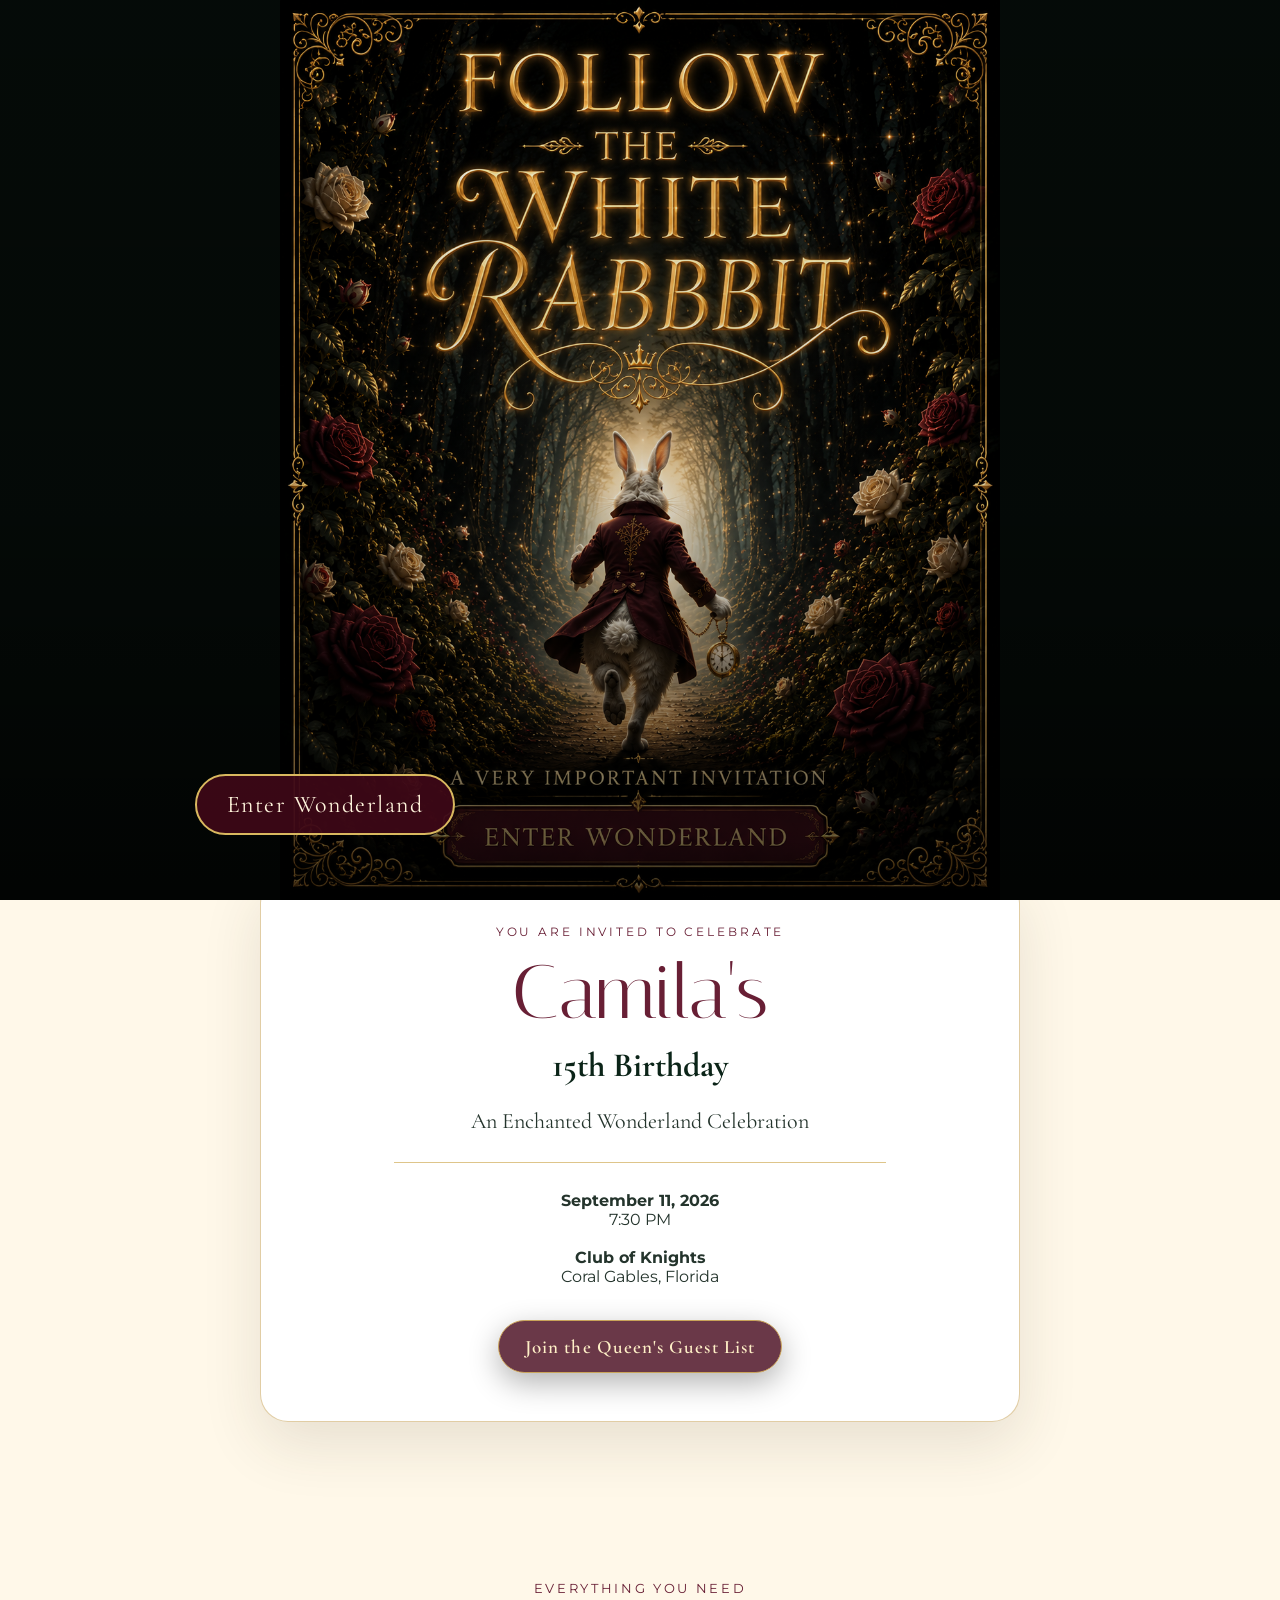
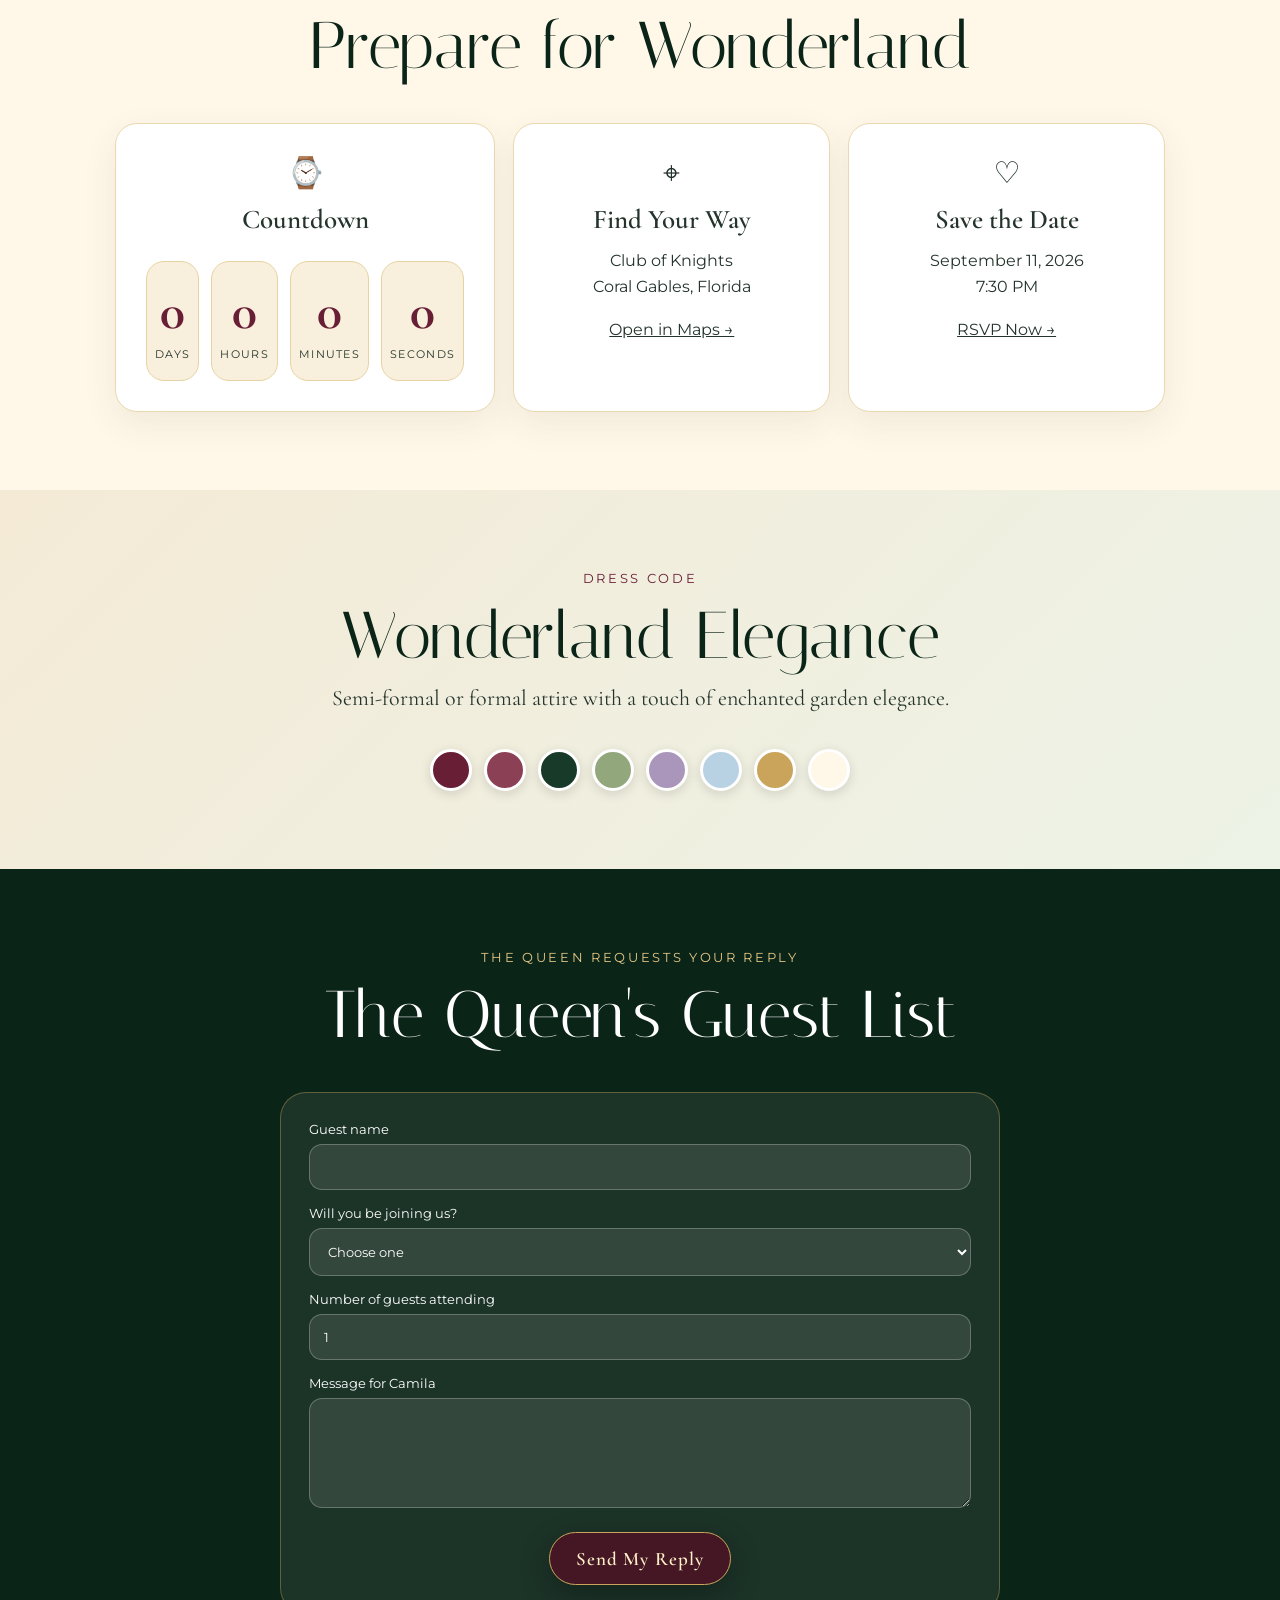
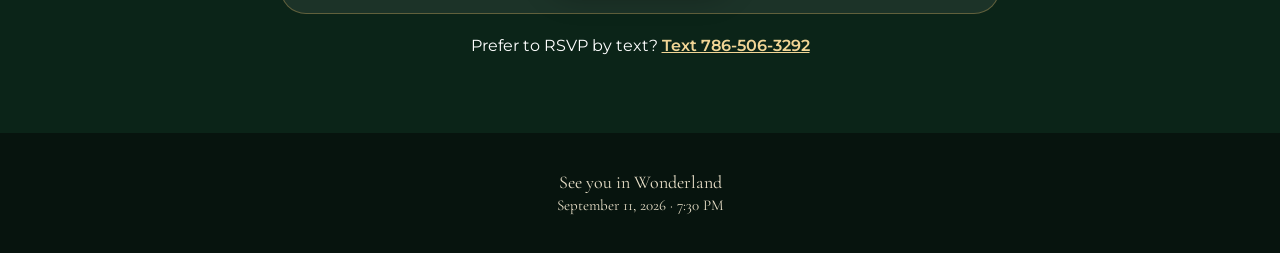
==== index.html @ 156523fd "Update index.html openeing buffer" ====
<!doctype html>
<html lang="en">
<head>
<meta charset="utf-8">
<meta name="viewport" content="width=device-width,initial-scale=1,viewport-fit=cover">
<meta name="theme-color" content="#0b2418">
<title>Camila's Wonderland</title>
<meta name="description" content="Camila's fifteenth birthday celebration — September 11, 2026 at 7:30 PM.">
<link rel="preconnect" href="https://fonts.googleapis.com">
<link rel="preconnect" href="https://fonts.gstatic.com" crossorigin>
<link href="https://fonts.googleapis.com/css2?family=Cormorant+Garamond:wght@500;600;700&family=Italiana&family=Montserrat:wght@400;500;600&display=swap" rel="stylesheet">
<style>
:root{--forest:#0b2418;--forest2:#173a29;--wine:#681f35;--gold:#c9a45a;--ivory:#fff8e9;--ink:#24342c;--sage:#93a77d;--lav:#aa96ba;--blue:#b8d2e4}
*{box-sizing:border-box}html{scroll-behavior:smooth}body{margin:0;background:var(--ivory);color:var(--ink);font-family:Montserrat,system-ui,sans-serif}body.locked{overflow:hidden}
a{color:inherit}.serif{font-family:"Cormorant Garamond",serif}.display{font-family:Italiana,serif}
#intro{position:fixed;inset:0;z-index:9999;background:#050b08;display:grid;place-items:center;overflow:hidden;transition:opacity 1s ease,visibility 1s ease}#intro.hide{opacity:0;visibility:hidden;pointer-events:none}
#intro img{position:absolute;inset:0;width:100%;height:100%;object-fit:cover}#intro:after{content:"";position:absolute;inset:0;background:linear-gradient(180deg,rgba(0,0,0,.08),rgba(0,0,0,.52)),radial-gradient(circle at center,transparent 35%,rgba(0,0,0,.38))}
.intro-copy{position:relative;z-index:2;text-align:center;color:#fff1c7;padding:24px;width:min(92%,650px);align-self:end;margin-bottom:max(7vh,45px);text-shadow:0 3px 18px #000}.intro-copy h1{font:400 clamp(38px,8vw,78px)/1.05 Italiana,serif;margin:0 0 8px}.intro-copy p{font:600 clamp(16px,3.3vw,24px)/1.3 "Cormorant Garamond",serif;letter-spacing:.18em;text-transform:uppercase;margin:0 0 20px}
.btn{display:inline-flex;align-items:center;justify-content:center;border:1px solid var(--gold);border-radius:999px;padding:14px 26px;background:rgba(78,19,37,.84);color:#fff0c7;font:600 19px "Cormorant Garamond",serif;letter-spacing:.06em;text-decoration:none;box-shadow:0 10px 30px rgba(0,0,0,.3);cursor:pointer}.btn:active{transform:scale(.98)}
header{position:sticky;top:0;z-index:20;background:rgba(11,36,24,.94);backdrop-filter:blur(12px);color:white;border-bottom:1px solid rgba(201,164,90,.35)}.nav{max-width:1100px;margin:auto;padding:15px 22px;display:flex;align-items:center;justify-content:space-between}.brand{font:400 24px Italiana,serif}.nav a{text-decoration:none;font-size:13px;margin-left:16px}
.hero{min-height:82vh;display:grid;place-items:center;text-align:center;padding:90px 22px;background:radial-gradient(circle at 50% 15%,rgba(201,164,90,.22),transparent 30%),linear-gradient(145deg,var(--forest),#07140e 65%);color:white;position:relative;overflow:hidden}.hero:before{content:"♠   ♥   ♦   ♣";position:absolute;font-size:clamp(60px,16vw,170px);opacity:.035;letter-spacing:.18em;transform:rotate(-8deg)}.eyebrow{text-transform:uppercase;letter-spacing:.24em;color:#e4cc93;font-size:12px}.hero h2{font:400 clamp(54px,12vw,118px)/.9 Italiana,serif;margin:18px 0}.hero h3{font:600 clamp(25px,5vw,45px) "Cormorant Garamond",serif;color:#ecd89d;margin:0 0 20px}.hero p{max-width:650px;margin:0 auto 28px;font:500 20px/1.6 "Cormorant Garamond",serif}
section{padding:78px 22px}.wrap{max-width:1050px;margin:auto}.section-title{text-align:center;margin-bottom:38px}.section-title small{letter-spacing:.2em;text-transform:uppercase;color:var(--wine)}.section-title h2{font:400 clamp(38px,7vw,66px) Italiana,serif;margin:10px 0;color:var(--forest)}
.invite-card{max-width:760px;margin:auto;background:white;border:1px solid rgba(201,164,90,.55);border-radius:28px;padding:48px 28px;text-align:center;box-shadow:0 22px 60px rgba(60,49,30,.12)}.invite-card h3{font:400 clamp(45px,9vw,76px) Italiana,serif;color:var(--wine);margin:8px 0}.invite-card .fifteen{font:700 34px "Cormorant Garamond",serif;color:var(--forest)}
.grid{display:grid;grid-template-columns:repeat(3,1fr);gap:18px}.card{background:white;border:1px solid #ead9af;border-radius:22px;padding:30px;text-align:center;box-shadow:0 12px 35px rgba(70,50,20,.08)}.card .icon{font-size:30px}.card h3{font:600 27px "Cormorant Garamond",serif;margin:12px 0}.card p{line-height:1.6;margin:0}
.countdown{display:grid;grid-template-columns:repeat(4,1fr);gap:12px;max-width:680px;margin:25px auto 0}.countbox{background:#f8f0dc;border:1px solid #e7d3a1;border-radius:18px;padding:18px 8px}.countbox strong{display:block;font:700 clamp(28px,7vw,52px) "Cormorant Garamond",serif;color:var(--wine)}.countbox span{font-size:11px;letter-spacing:.12em;text-transform:uppercase}
.dress{background:linear-gradient(135deg,#f4ead6,#edf3e7)}.palette{display:flex;justify-content:center;gap:12px;flex-wrap:wrap;margin-top:25px}.swatch{width:42px;height:42px;border-radius:50%;border:3px solid white;box-shadow:0 3px 12px #0002}
.rsvp{background:var(--forest);color:white}.rsvp .section-title h2{color:white}.rsvp .section-title small{color:#e6c987}.form{max-width:720px;margin:auto;display:grid;gap:15px;background:rgba(255,255,255,.07);border:1px solid rgba(201,164,90,.4);border-radius:26px;padding:28px}.form label{font-size:13px}.form input,.form select,.form textarea{width:100%;margin-top:7px;border:1px solid rgba(255,255,255,.25);border-radius:13px;padding:14px;background:rgba(255,255,255,.1);color:white;font:inherit}.form select option{color:#111}.form textarea{min-height:110px}.form button{justify-self:center;margin-top:6px}.text-rsvp{text-align:center;margin-top:22px}.text-rsvp a{color:#f1d595;font-weight:600}
footer{background:#07140e;color:#e8dfc8;text-align:center;padding:38px 20px;font-family:"Cormorant Garamond",serif;font-size:18px}
@media(max-width:760px){.nav nav{display:none}.grid{grid-template-columns:1fr}.countdown{grid-template-columns:repeat(2,1fr)}section{padding:60px 18px}.invite-card{padding:38px 20px}.intro-copy{margin-bottom:9vh}}
@media(prefers-reduced-motion:reduce){*{scroll-behavior:auto!important;transition:none!important}}
#intro{
    position:fixed;
    inset:0;
    width:100vw;
    height:100svh;
    overflow:hidden;
    background:#050b08;
    z-index:9999;
}

#openingVideo{
    position:absolute;
    inset:0;
    width:100%;
    height:100%;
    object-fit:contain;
    object-position:center;
    background:#050b08;
    z-index:1;
}

#intro::after {
  content: "";
  position: absolute;
  inset: 0;
  z-index: 1;
  pointer-events: none;
  background: linear-gradient(
    to bottom,
    rgba(0, 0, 0, 0.05),
    rgba(0, 0, 0, 0.15) 55%,
    rgba(0, 0, 0, 0.65)
  );
}

.intro-copy {
  position: relative;
  z-index: 2;
}
  .intro-small {
  margin: 0 0 10px;
  color: #fff4dc;
  font-size: clamp(0.75rem, 1.5vw, 1rem);
  letter-spacing: 0.18em;
  text-transform: uppercase;
}

.intro-text {
  margin: 12px 0 24px;
  color: #fff4dc;
  font-family: "Cormorant Garamond", serif;
  font-size: clamp(1rem, 2vw, 1.3rem);
  font-style: italic;
  letter-spacing: 0;
  text-transform: none;
}

@keyframes invitationGlow {
  0%, 100% {
    box-shadow:
      0 0 8px rgba(212, 175, 55, 0.4),
      0 0 18px rgba(212, 175, 55, 0.18);
    transform: scale(1);
  }

  50% {
    box-shadow:
      0 0 18px rgba(255, 220, 130, 0.95),
      0 0 38px rgba(212, 175, 55, 0.55);
    transform: scale(1.03);
  }
}

#enterBtn {
  animation: invitationGlow 2.8s ease-in-out infinite;
}
  .intro-copy {
  position: absolute;
  inset: 0;
  z-index: 3;
  pointer-events: none;
}

#playIntroBtn {
  position: absolute;
  left: 50%;
  top: 50%;
  transform: translate(-50%, -50%);
  display: none;
  pointer-events: auto;
  animation: invitationGlow 2.8s ease-in-out infinite;
}

.skip-intro {
    position: absolute;
    left: 50%;
    bottom: 5%;
    transform: translateX(-50%);
    padding: 14px 30px;
    border: 2px solid #d9b85f;
    border-radius: 999px;
    background: rgba(64, 8, 24, 0.90);
    color: #fff4dc;
    font-family: "Cormorant Garamond", serif;
    font-size: clamp(18px, 2vw, 24px);
    letter-spacing: .06em;
    cursor: pointer;
    pointer-events: auto;
    animation: invitationGlow 2.8s ease-in-out infinite;
}
</style>
</head>
<body class="locked">
<div id="intro" aria-label="Camila's Wonderland opening">
<video
  id="openingVideo"
  autoplay
  muted
  playsinline
  loop
  poster="opening-rabbit.PNG"
  aria-label="Follow the White Rabbit"
>
  <source src="opening-rabbit.mp4" type="video/mp4">
</video>
 <div class="intro-copy">
  <button class="btn" id="playIntroBtn" type="button">
    Play Intro
  </button>

 <button class="skip-intro" id="enterBtn" type="button">
    Enter Wonderland
</button>
</div>
</div>
<header><div class="nav"><div class="brand">Camila's Wonderland</div><nav><a href="#invitation">Invitation</a><a href="#details">Details</a><a href="#dress">Dress Code</a><a href="#rsvp">RSVP</a></nav></div></header>
<main>
<section class="hero"><div><div class="eyebrow">Don't be late for</div><h2>A Very Important Date</h2><h3>Camila's Fifteenth Birthday</h3><p>The White Rabbit has led you here. Step into an enchanted evening where time pauses at half past seven.</p><a class="btn" href="#invitation">Continue the Story</a></div></section>
<section id="invitation"><div class="wrap"><div class="invite-card"><div class="eyebrow" style="color:#681f35">You are invited to celebrate</div><h3>Camila's</h3><div class="fifteen">15th Birthday</div><p class="serif" style="font-size:22px">An Enchanted Wonderland Celebration</p><hr style="border:0;border-top:1px solid #dec58a;margin:28px auto;width:70%"><p><strong>September 11, 2026</strong><br>7:30 PM<br><br><strong>Club of Knights</strong><br>Coral Gables, Florida</p><a class="btn" href="#rsvp" style="margin-top:18px">Join the Queen's Guest List</a></div></div></section>
<section id="details"><div class="wrap"><div class="section-title"><small>Everything you need</small><h2>Prepare for Wonderland</h2></div><div class="grid"><div class="card"><div class="icon">⌚</div><h3>Countdown</h3><div class="countdown"><div class="countbox"><strong id="days">--</strong><span>Days</span></div><div class="countbox"><strong id="hours">--</strong><span>Hours</span></div><div class="countbox"><strong id="minutes">--</strong><span>Minutes</span></div><div class="countbox"><strong id="seconds">--</strong><span>Seconds</span></div></div></div><div class="card"><div class="icon">⌖</div><h3>Find Your Way</h3><p>Club of Knights<br>Coral Gables, Florida</p><p style="margin-top:18px"><a href="https://www.google.com/maps/search/?api=1&query=Club+of+Knights+Coral+Gables+Florida" target="_blank" rel="noopener">Open in Maps →</a></p></div><div class="card"><div class="icon">♡</div><h3>Save the Date</h3><p>September 11, 2026<br>7:30 PM</p><p style="margin-top:18px"><a href="#rsvp">RSVP Now →</a></p></div></div></div></section>
<section id="dress" class="dress"><div class="wrap"><div class="section-title"><small>Dress Code</small><h2>Wonderland Elegance</h2><p class="serif" style="font-size:22px;max-width:720px;margin:auto">Semi-formal or formal attire with a touch of enchanted garden elegance.</p></div><div class="palette" aria-label="Suggested colors"><span class="swatch" style="background:#681f35"></span><span class="swatch" style="background:#8b4055"></span><span class="swatch" style="background:#173a29"></span><span class="swatch" style="background:#93a77d"></span><span class="swatch" style="background:#aa96ba"></span><span class="swatch" style="background:#b8d2e4"></span><span class="swatch" style="background:#c9a45a"></span><span class="swatch" style="background:#fff8e9"></span></div></div></section>
<section id="rsvp" class="rsvp"><div class="wrap"><div class="section-title"><small>The Queen requests your reply</small><h2>The Queen's Guest List</h2></div><form class="form" name="rsvp" method="POST" data-netlify="true" action="thank-you.html"><input type="hidden" name="form-name" value="rsvp"><label>Guest name<input name="guest-name" required></label><label>Will you be joining us?<select name="attendance" required><option value="">Choose one</option><option>Delightfully accepts — I'll be there!</option><option>Regretfully declines — Sending love from afar.</option></select></label><label>Number of guests attending<input name="guest-count" type="number" min="0" max="10" value="1"></label><label>Message for Camila<textarea name="message"></textarea></label><button class="btn" type="submit">Send My Reply</button></form><div class="text-rsvp">Prefer to RSVP by text? <a href="sms:+17865063292">Text 786-506-3292</a></div></div></section>
</main>
<footer>See you in Wonderland<br><small>September 11, 2026 · 7:30 PM</small></footer>
<script>
(function () {
  const intro = document.getElementById("intro");
  const video = document.getElementById("openingVideo");
  const playButton = document.getElementById("playIntroBtn");
  const skipButton = document.getElementById("enterBtn");

  function enterWonderland() {
    intro.classList.add("hide");
    document.body.classList.remove("locked");

    setTimeout(function () {
      video.pause();
      intro.remove();
    }, 1000);

    window.scrollTo(0, 0);
  }

  function startVideo() {
    video.play()
      .then(function () {
        playButton.style.display = "none";
      })
      .catch(function () {
        playButton.style.display = "inline-flex";
      });
  }

  playButton.addEventListener("click", startVideo);
  skipButton.addEventListener("click", enterWonderland);
  video.addEventListener("ended", enterWonderland);

  startVideo();

  const target = new Date("2026-09-11T19:30:00-04:00").getTime();

  function tick() {
    const remaining = Math.max(0, target - Date.now());

    document.getElementById("days").textContent =
      Math.floor(remaining / 86400000);

    document.getElementById("hours").textContent =
      Math.floor((remaining % 86400000) / 3600000);

    document.getElementById("minutes").textContent =
      Math.floor((remaining % 3600000) / 60000);

    document.getElementById("seconds").textContent =
      Math.floor((remaining % 60000) / 1000);
  }

  tick();
  setInterval(tick, 1000);
})();
</script>
</body>
</html>
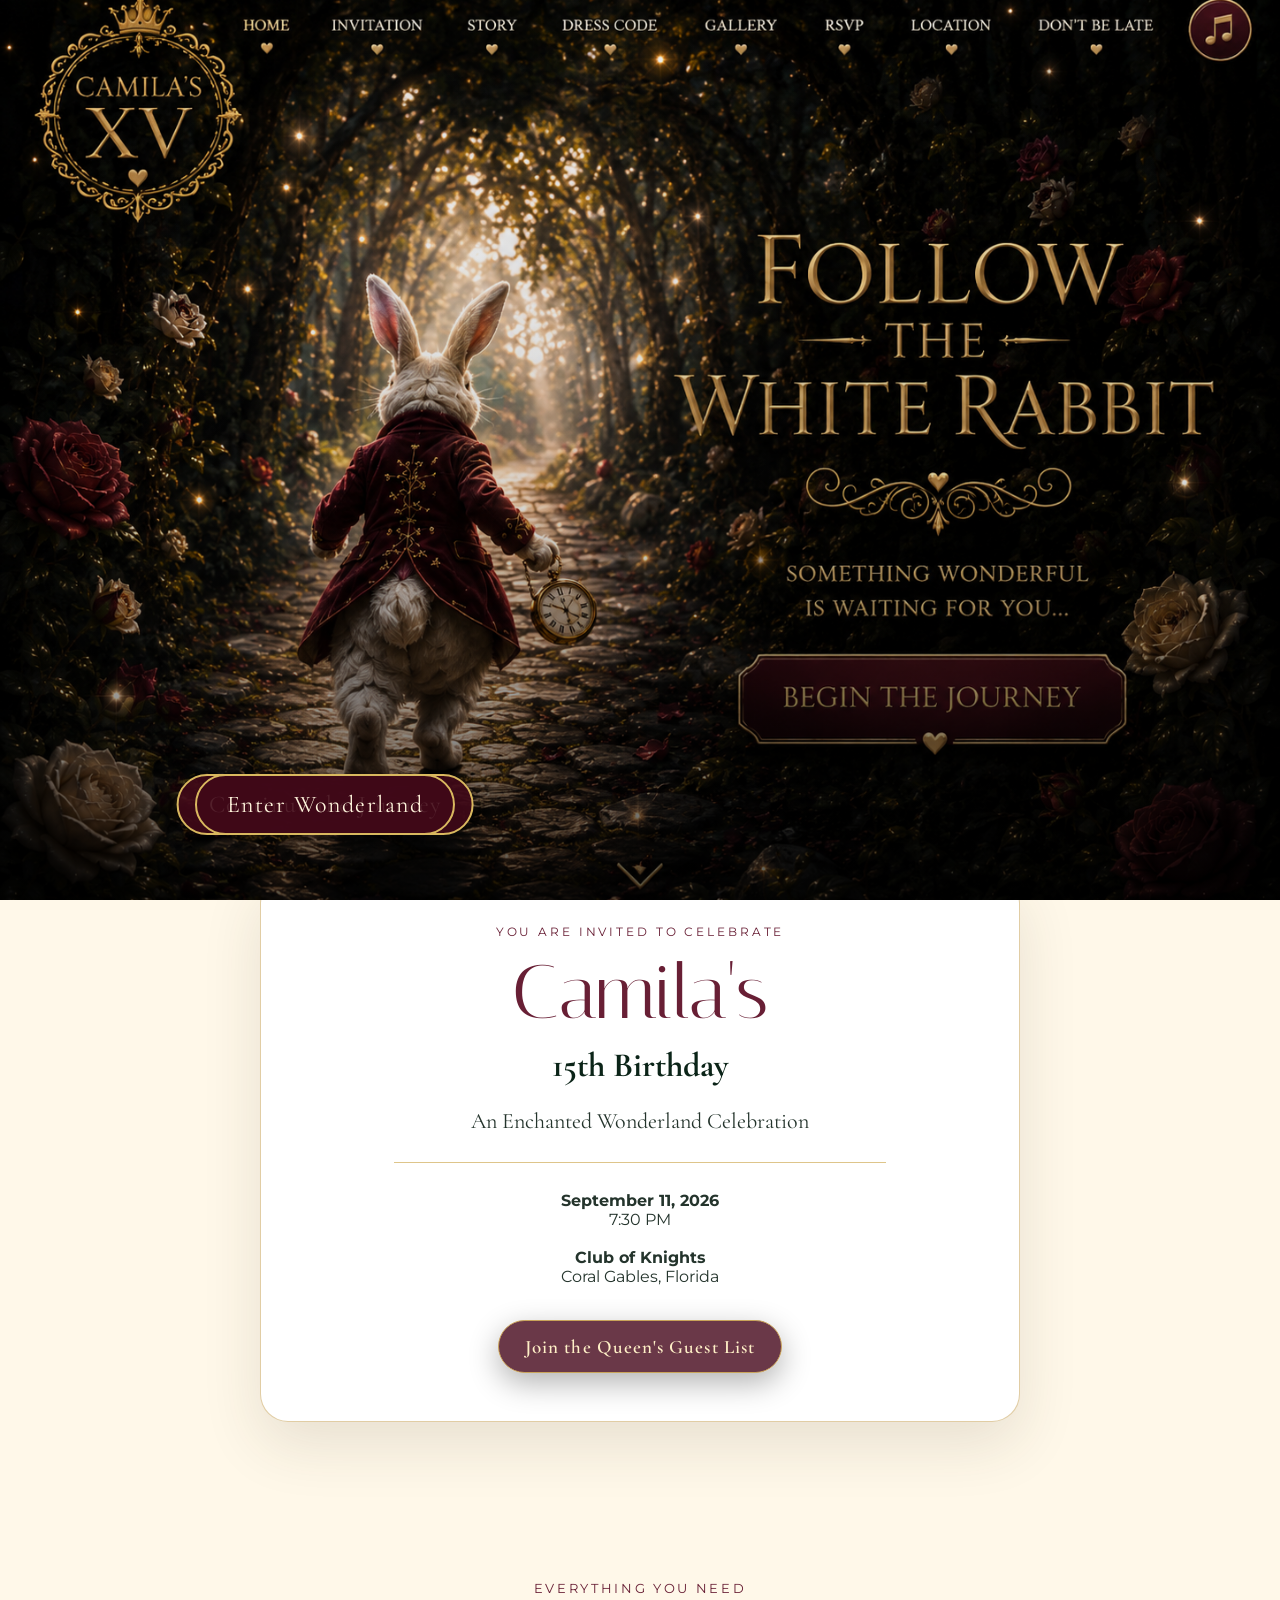
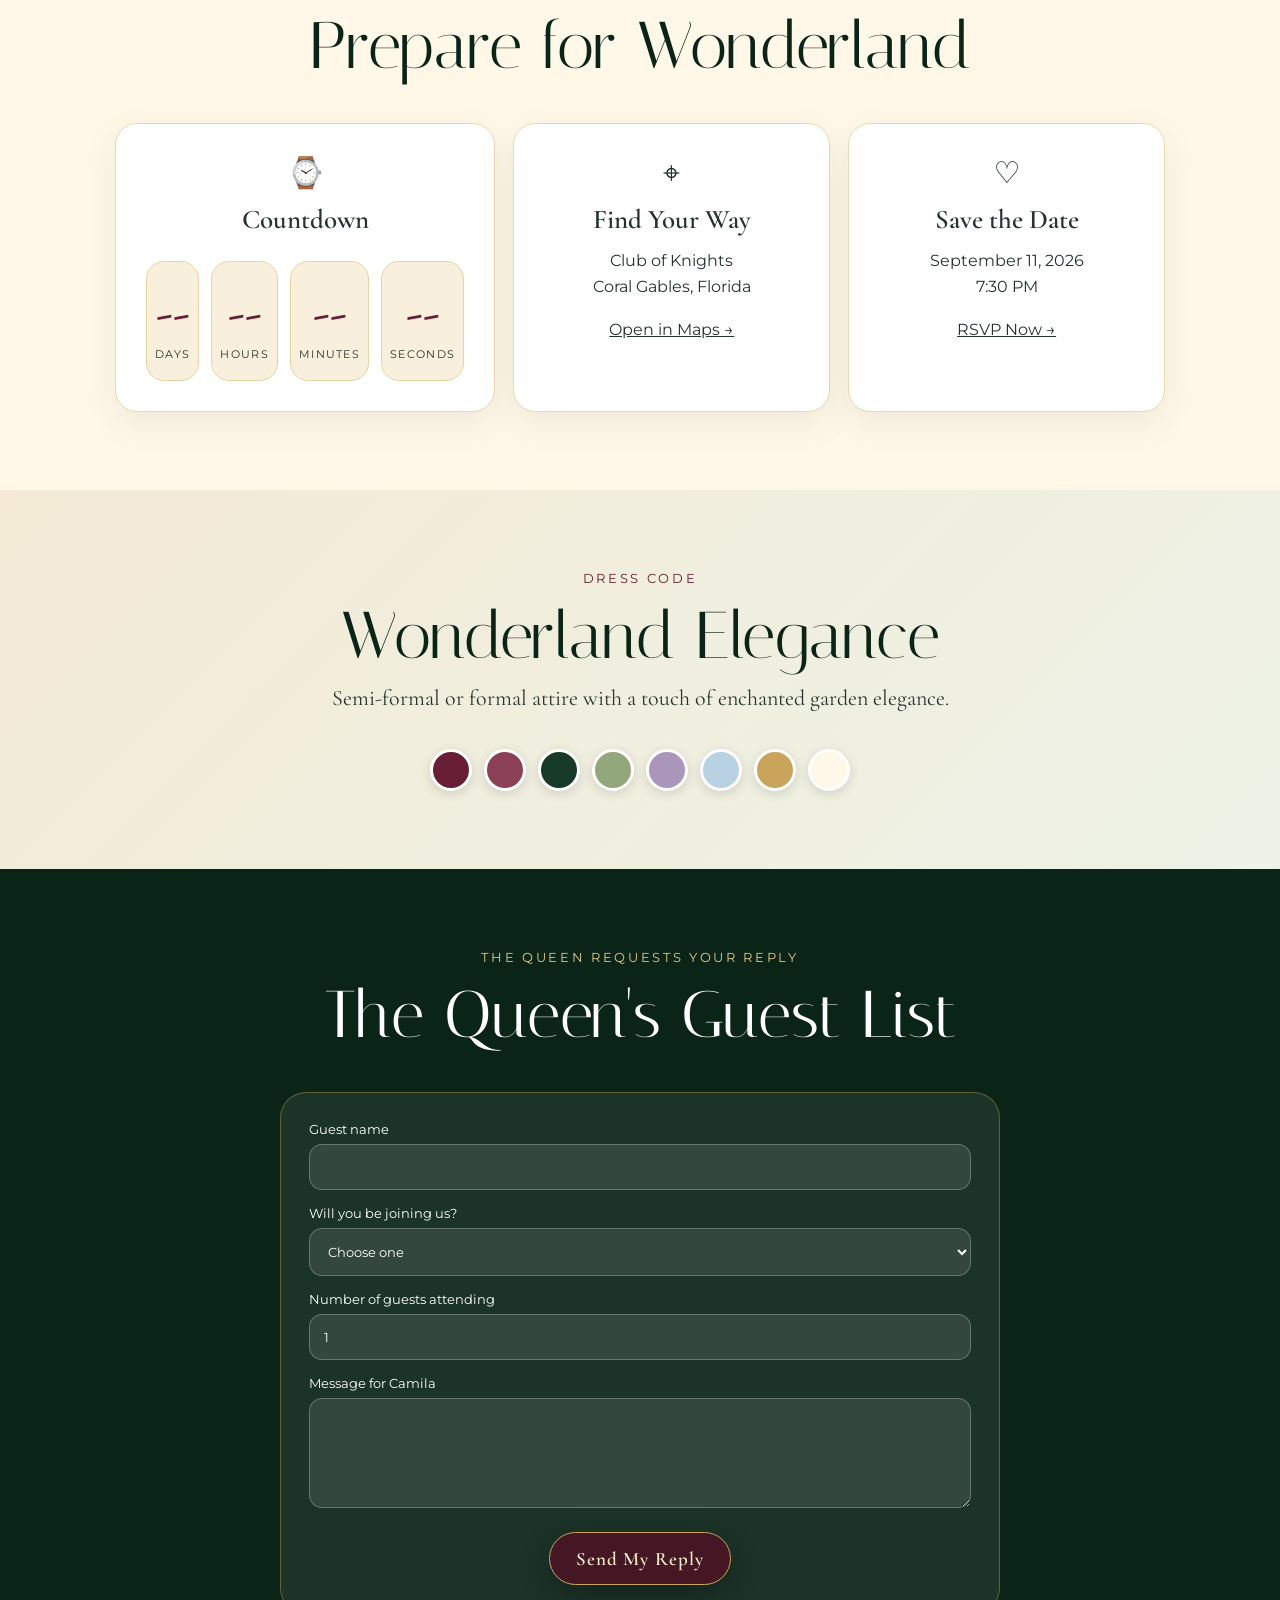
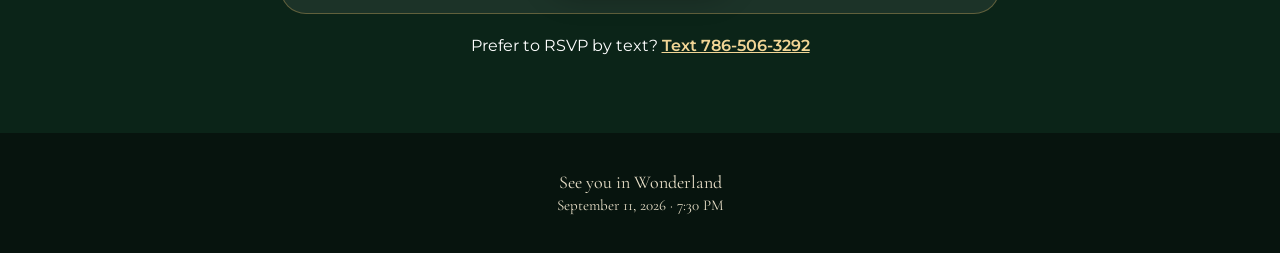
==== commit 100462e1: "Update index.html Replace intro video with Wonderland image" ====
--- a/index.html
+++ b/index.html
@@ -38,15 +38,15 @@
     z-index:9999;
 }
 
-#openingVideo{
-    position:absolute;
-    inset:0;
-    width:100%;
-    height:100%;
-    object-fit:contain;
-    object-position:center;
-    background:#050b08;
-    z-index:1;
+#openingImage {
+  position: absolute;
+  inset: 0;
+  width: 100%;
+  height: 100%;
+  object-fit: contain;
+  object-position: center;
+  background: #050b08;
+  z-index: 1;
 }
 
 #intro::after {
@@ -142,22 +142,15 @@
 </head>
 <body class="locked">
 <div id="intro" aria-label="Camila's Wonderland opening">
-<video
-  id="openingVideo"
-  autoplay
-  muted
-  playsinline
-  loop
-  poster="opening-rabbit.PNG"
-  aria-label="Follow the White Rabbit"
+<img
+  id="openingImage"
+  src="opening-wonderland.PNG"
+  alt="Camila's journey into Wonderland begins"
 >
-  <source src="opening-rabbit.mp4" type="video/mp4">
-</video>
  <div class="intro-copy">
-  <button class="btn" id="playIntroBtn" type="button">
-    Play Intro
-  </button>
-
+  <button class="skip-intro" id="enterBtn" type="button">
+  Continue the Journey
+</button>
  <button class="skip-intro" id="enterBtn" type="button">
     Enter Wonderland
 </button>
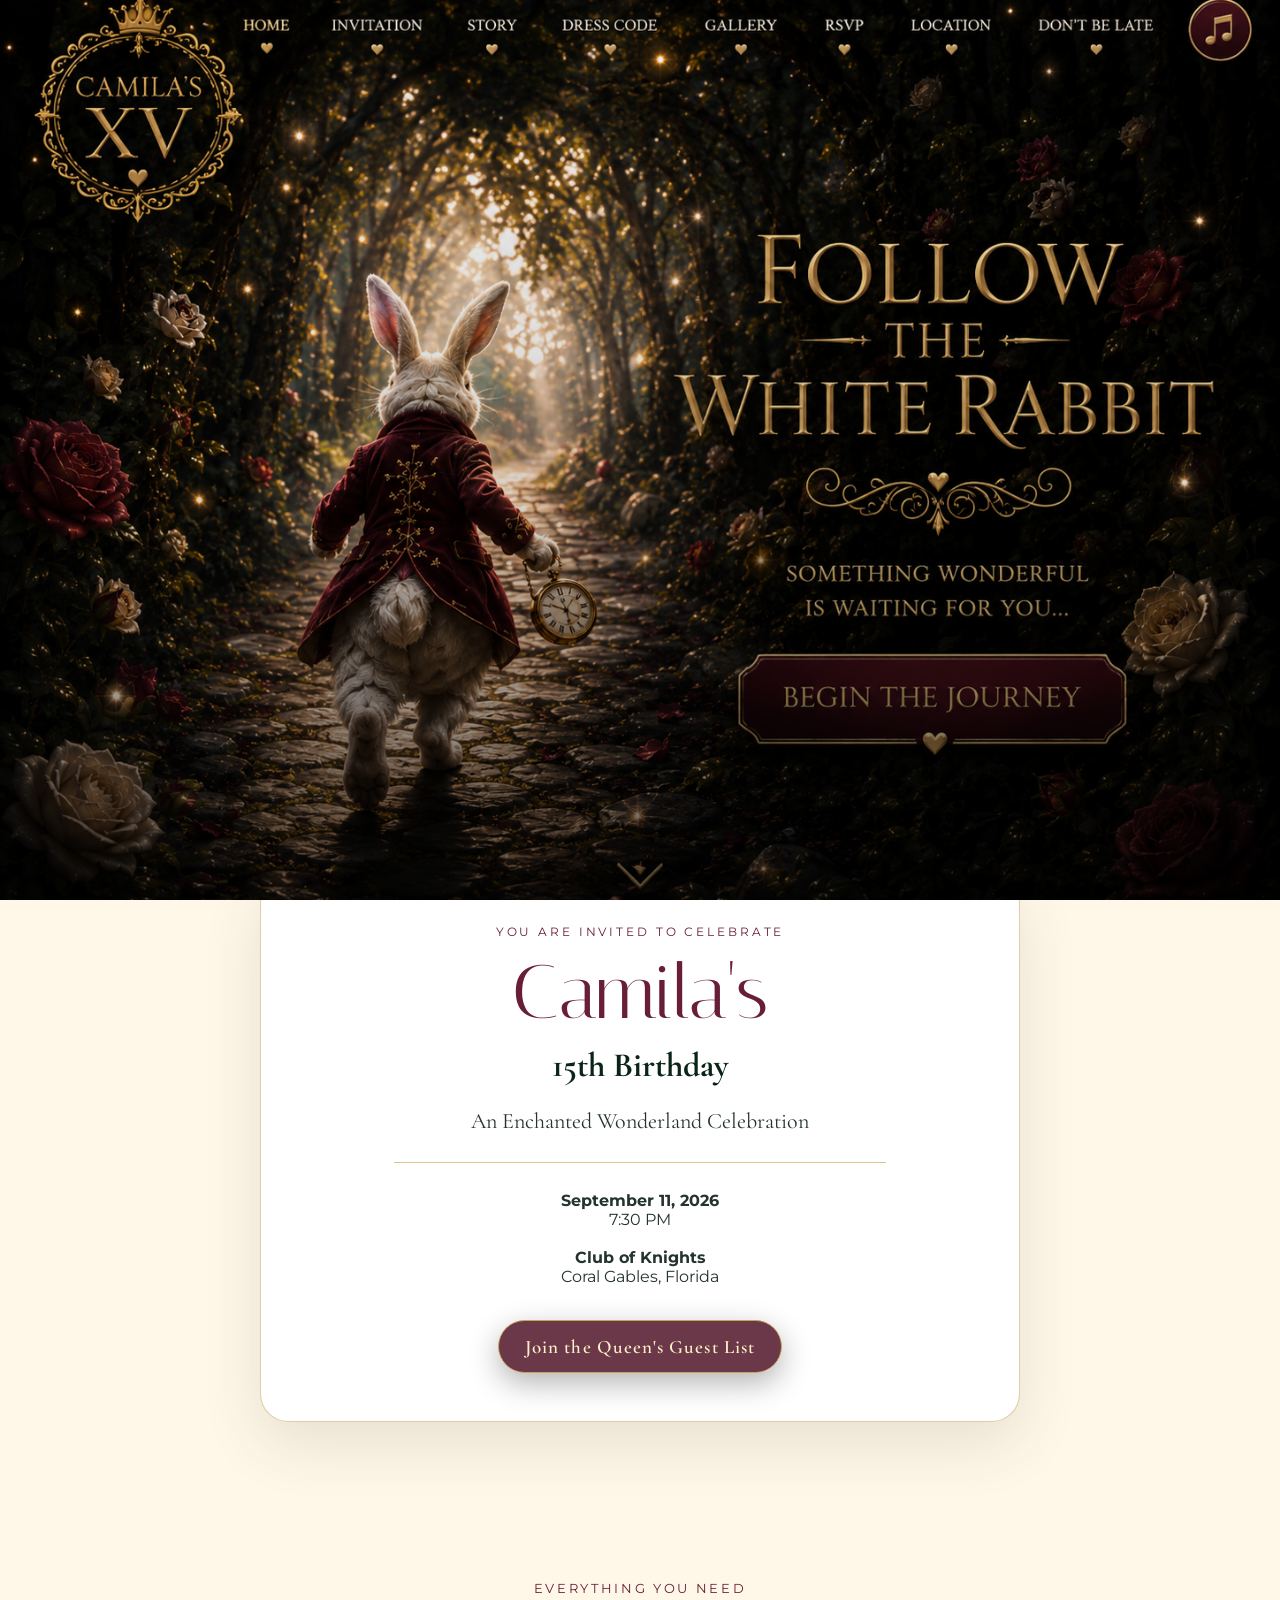
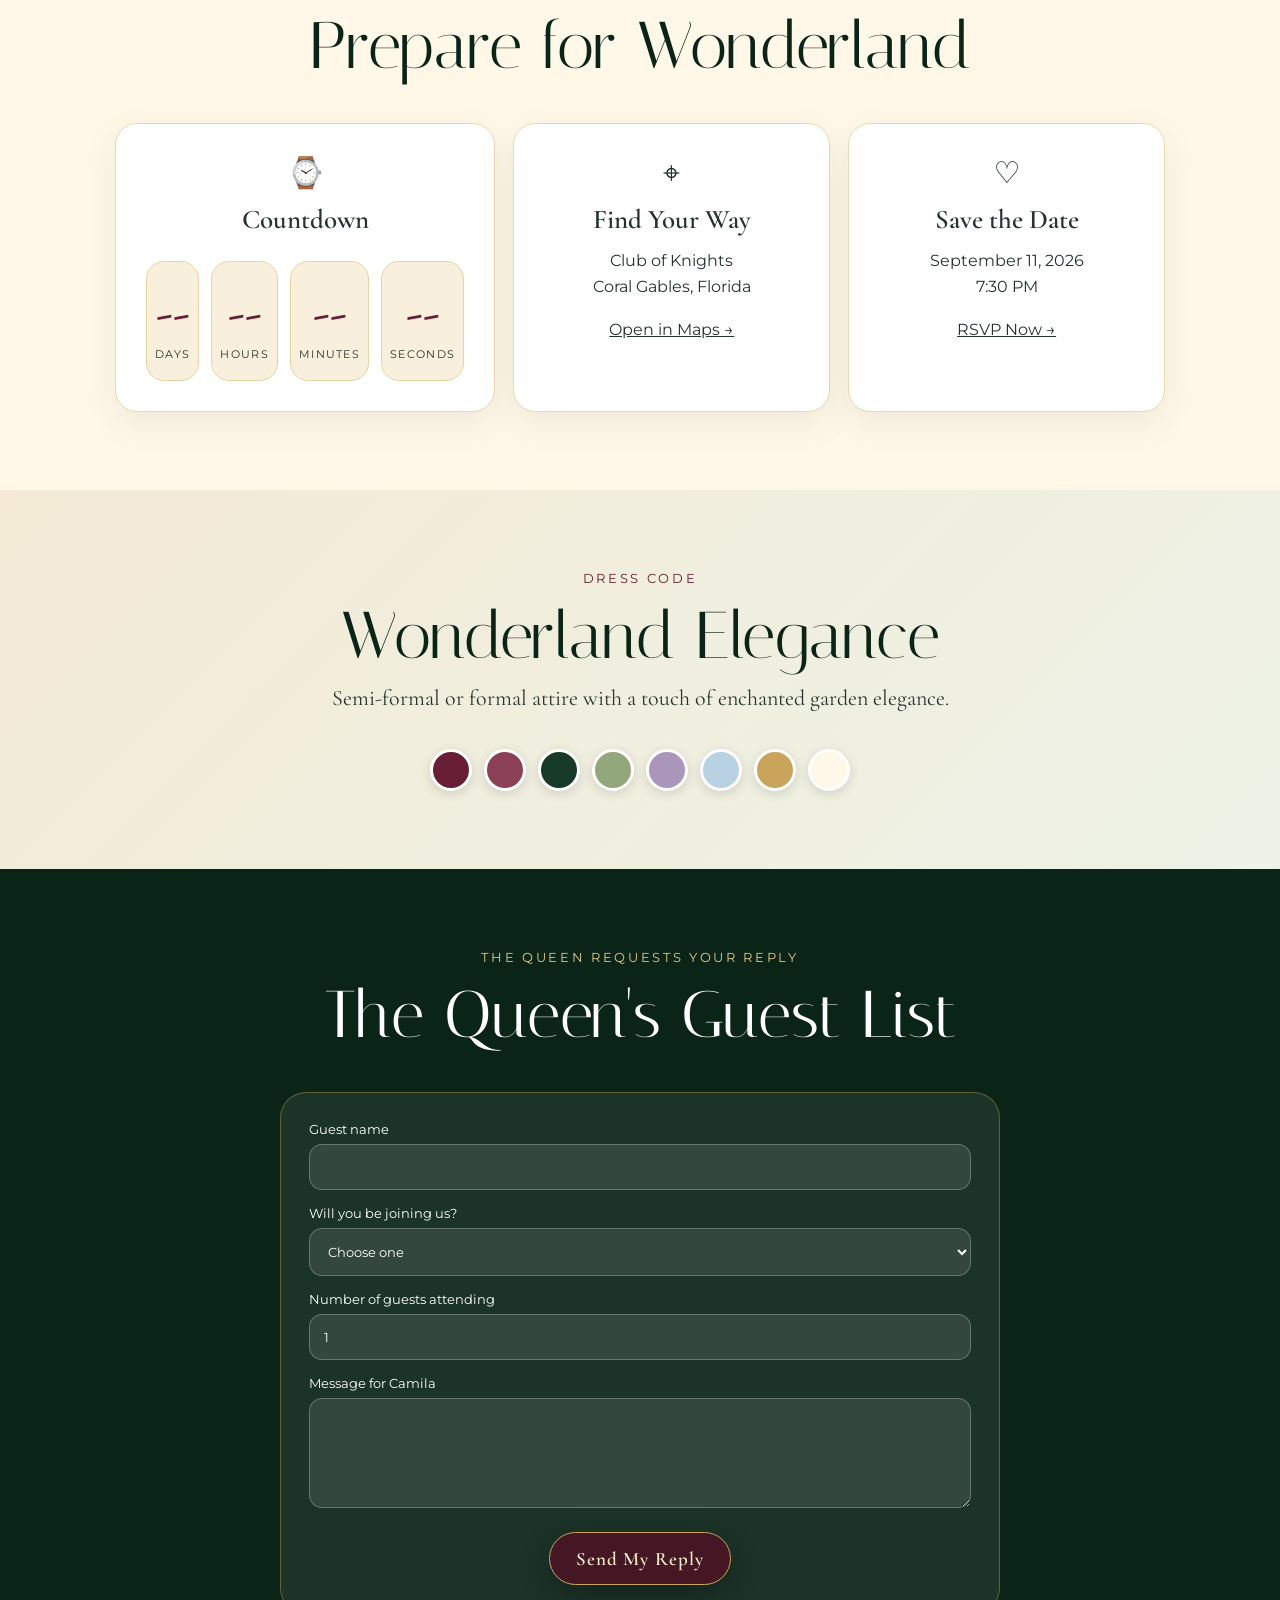
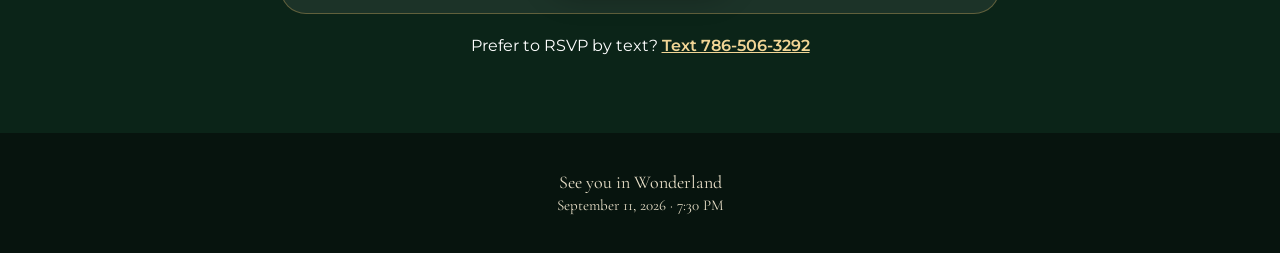
==== commit 294e8a41: "Update index.html Use horizontal Wonderland opening" ====
--- a/index.html
+++ b/index.html
@@ -43,7 +43,7 @@
   inset: 0;
   width: 100%;
   height: 100%;
-  object-fit: contain;
+  object-fit: cover;
   object-position: center;
   background: #050b08;
   z-index: 1;
@@ -111,32 +111,20 @@
   pointer-events: none;
 }
 
-#playIntroBtn {
-  position: absolute;
-  left: 50%;
-  top: 50%;
+
+.skip-intro {
+  position: absolute;
+  left: 82%;
+  top: 84%;
   transform: translate(-50%, -50%);
-  display: none;
+  width: 250px;
+  height: 72px;
+  border: none;
+  background: transparent;
+  color: transparent;
+  cursor: pointer;
   pointer-events: auto;
-  animation: invitationGlow 2.8s ease-in-out infinite;
-}
-
-.skip-intro {
-    position: absolute;
-    left: 50%;
-    bottom: 5%;
-    transform: translateX(-50%);
-    padding: 14px 30px;
-    border: 2px solid #d9b85f;
-    border-radius: 999px;
-    background: rgba(64, 8, 24, 0.90);
-    color: #fff4dc;
-    font-family: "Cormorant Garamond", serif;
-    font-size: clamp(18px, 2vw, 24px);
-    letter-spacing: .06em;
-    cursor: pointer;
-    pointer-events: auto;
-    animation: invitationGlow 2.8s ease-in-out infinite;
+  z-index: 4;
 }
 </style>
 </head>
@@ -149,10 +137,7 @@
 >
  <div class="intro-copy">
   <button class="skip-intro" id="enterBtn" type="button">
-  Continue the Journey
-</button>
- <button class="skip-intro" id="enterBtn" type="button">
-    Enter Wonderland
+  Begin the Journey
 </button>
 </div>
 </div>
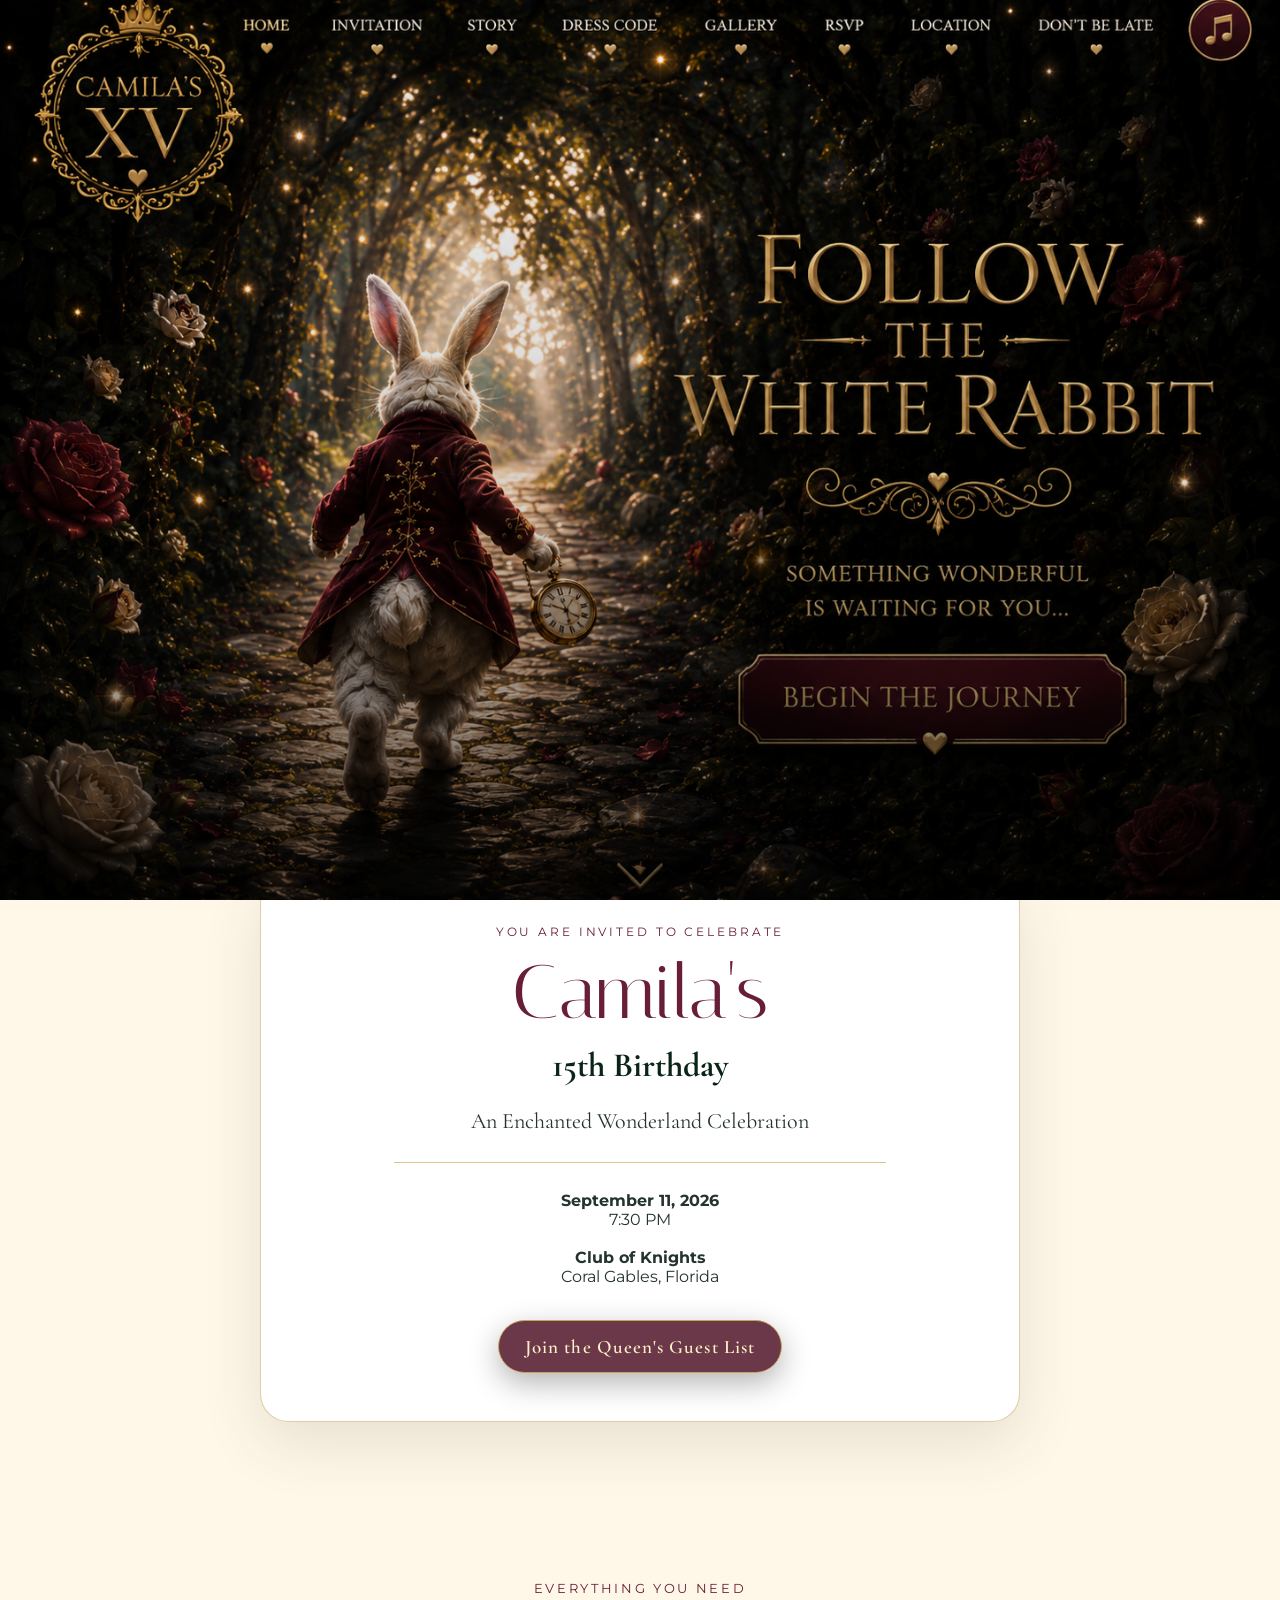
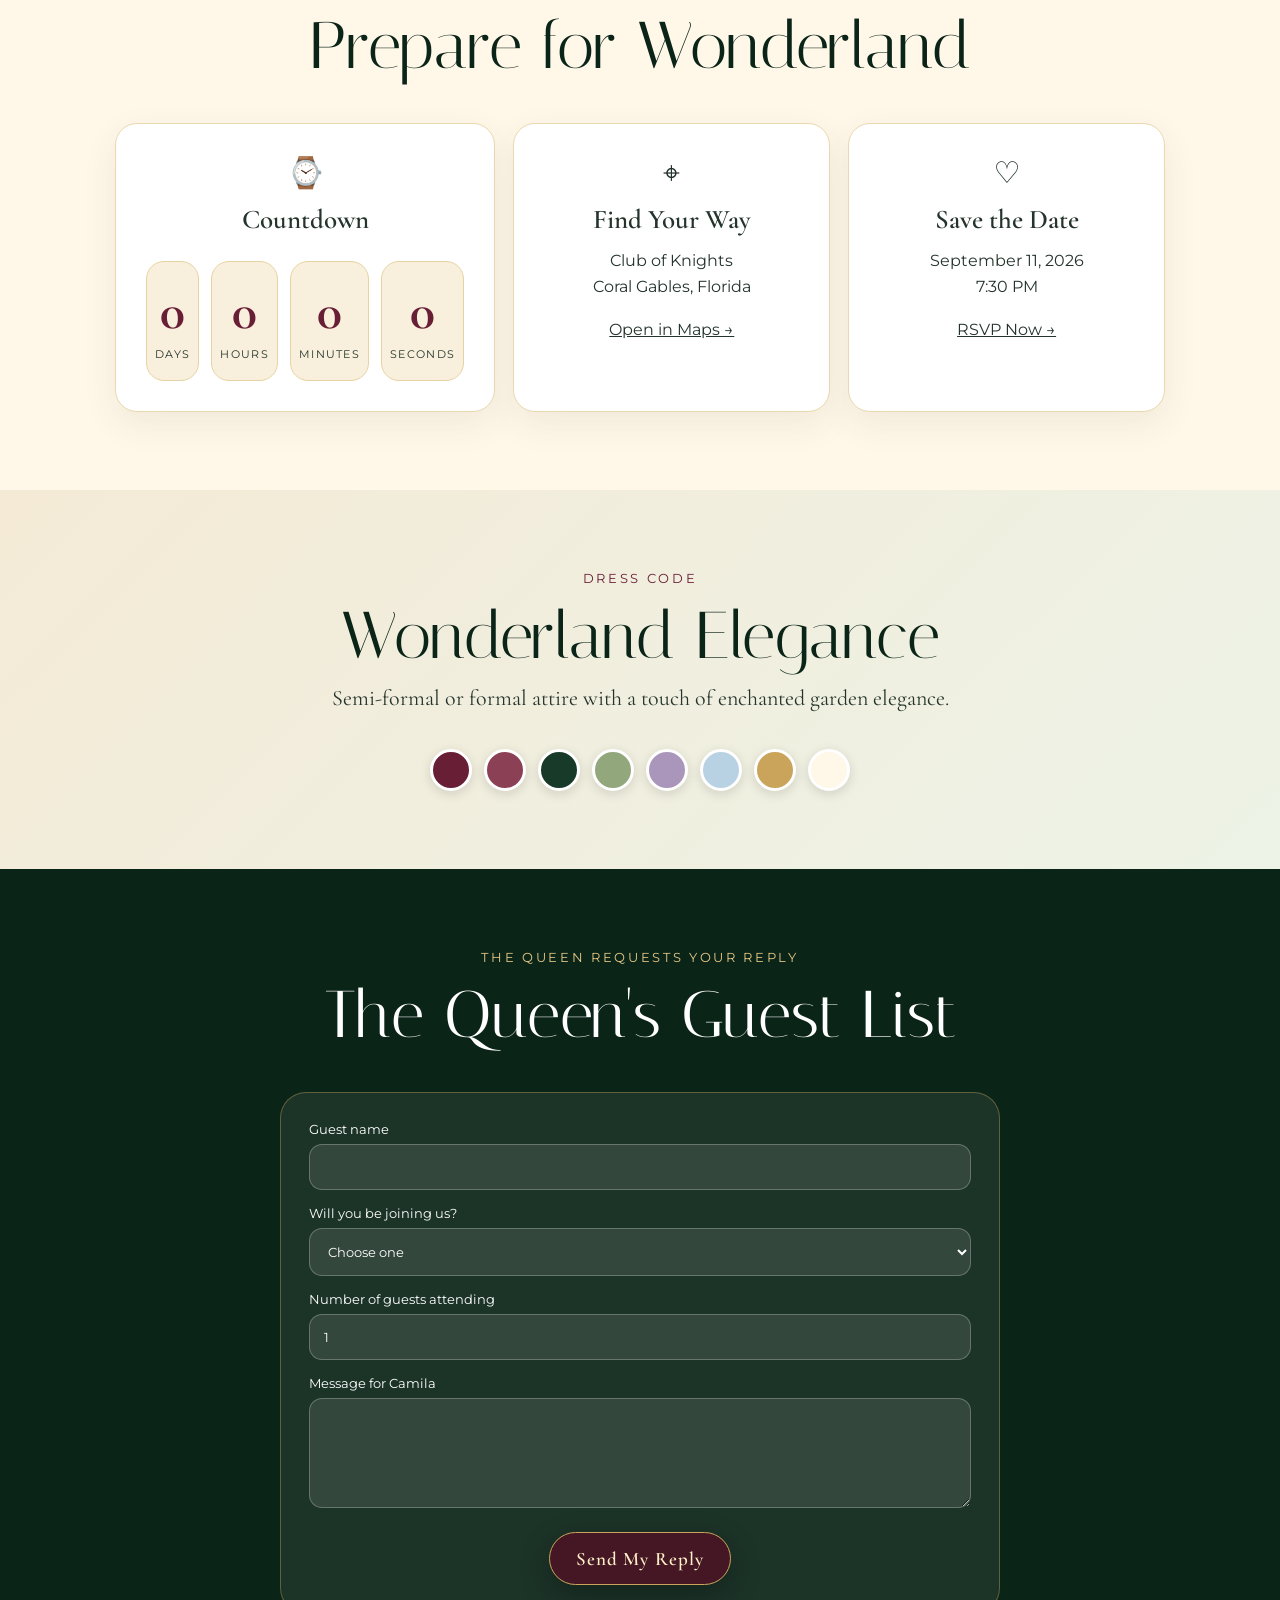
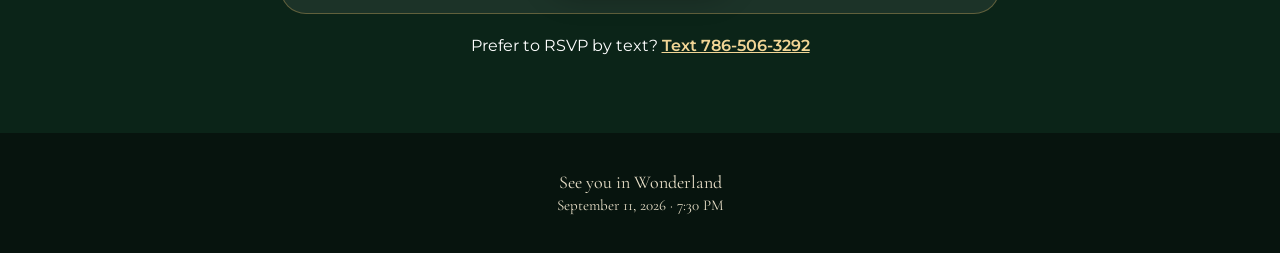
==== commit 252f2fed: "Update index.html Complete horizontal Wonderland opening" ====
--- a/index.html
+++ b/index.html
@@ -152,38 +152,21 @@
 <footer>See you in Wonderland<br><small>September 11, 2026 · 7:30 PM</small></footer>
 <script>
 (function () {
-  const intro = document.getElementById("intro");
-  const video = document.getElementById("openingVideo");
-  const playButton = document.getElementById("playIntroBtn");
-  const skipButton = document.getElementById("enterBtn");
+const intro = document.getElementById("intro");
+const enterButton = document.getElementById("enterBtn");
 
-  function enterWonderland() {
-    intro.classList.add("hide");
-    document.body.classList.remove("locked");
+function enterWonderland() {
+  intro.classList.add("hide");
+  document.body.classList.remove("locked");
 
-    setTimeout(function () {
-      video.pause();
-      intro.remove();
-    }, 1000);
+  setTimeout(function () {
+    intro.remove();
+  }, 1000);
 
-    window.scrollTo(0, 0);
-  }
+  window.scrollTo(0, 0);
+}
 
-  function startVideo() {
-    video.play()
-      .then(function () {
-        playButton.style.display = "none";
-      })
-      .catch(function () {
-        playButton.style.display = "inline-flex";
-      });
-  }
-
-  playButton.addEventListener("click", startVideo);
-  skipButton.addEventListener("click", enterWonderland);
-  video.addEventListener("ended", enterWonderland);
-
-  startVideo();
+enterButton.addEventListener("click", enterWonderland);  
 
   const target = new Date("2026-09-11T19:30:00-04:00").getTime();
 
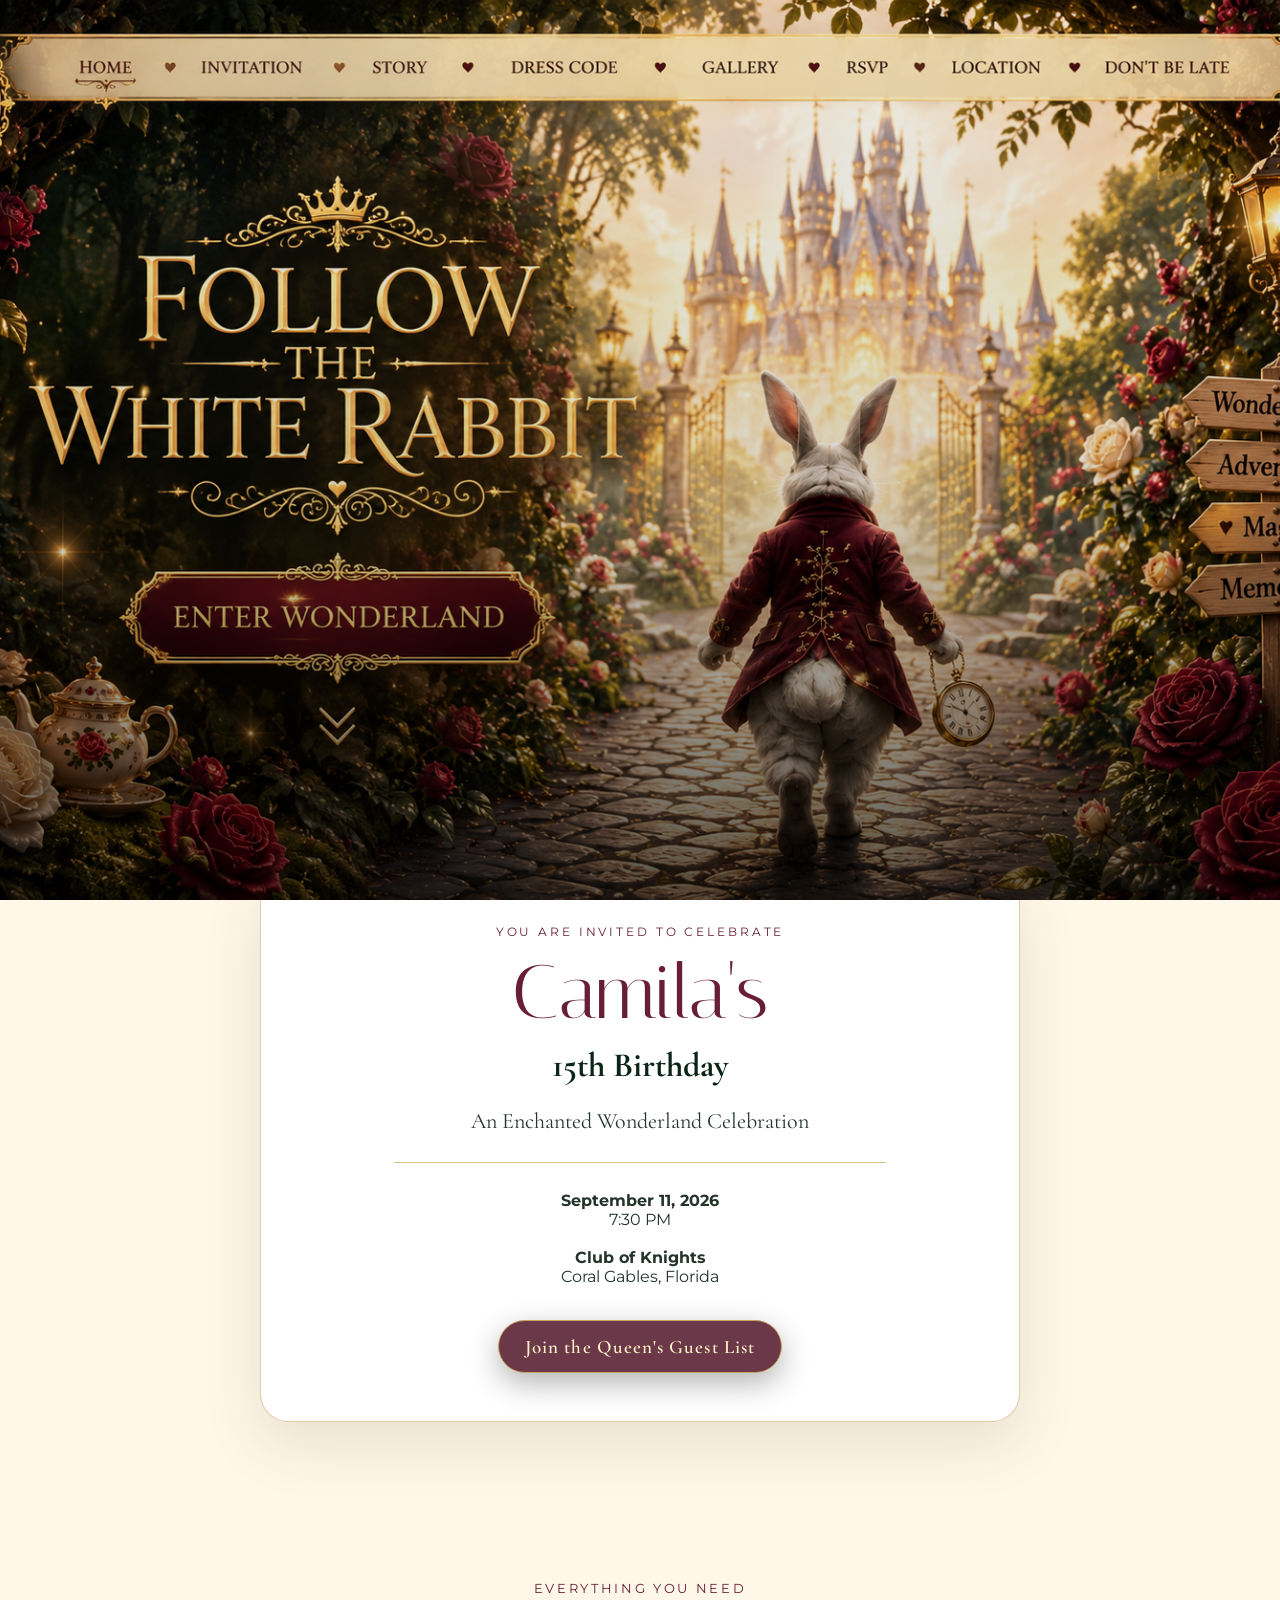
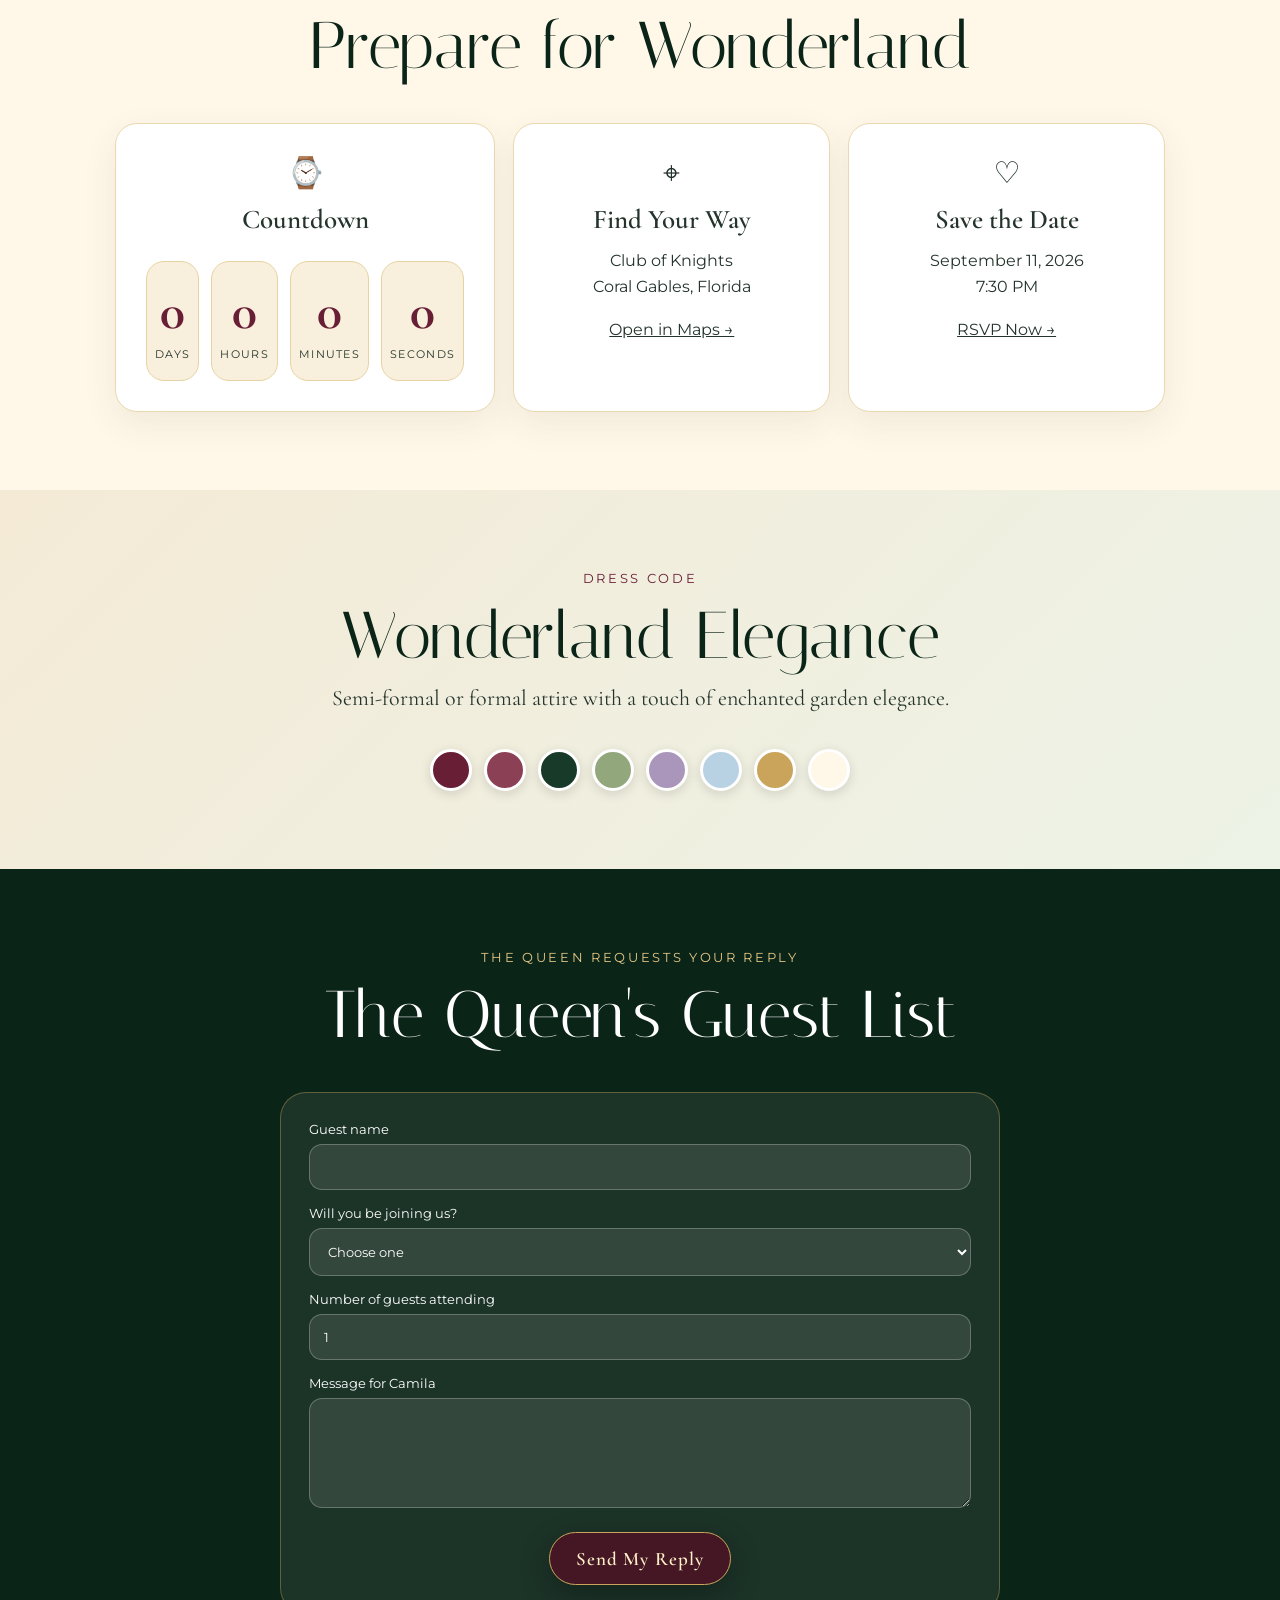
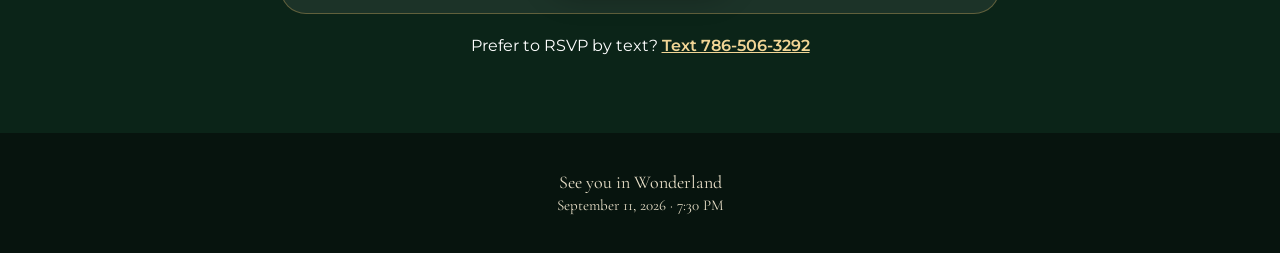
==== commit ef015cb8: "Update index.html Force new horizontal opening image" ====
--- a/index.html
+++ b/index.html
@@ -132,7 +132,7 @@
 <div id="intro" aria-label="Camila's Wonderland opening">
 <img
   id="openingImage"
-  src="opening-wonderland.PNG"
+  src="opening-wonderland-final.PNG"
   alt="Camila's journey into Wonderland begins"
 >
  <div class="intro-copy">
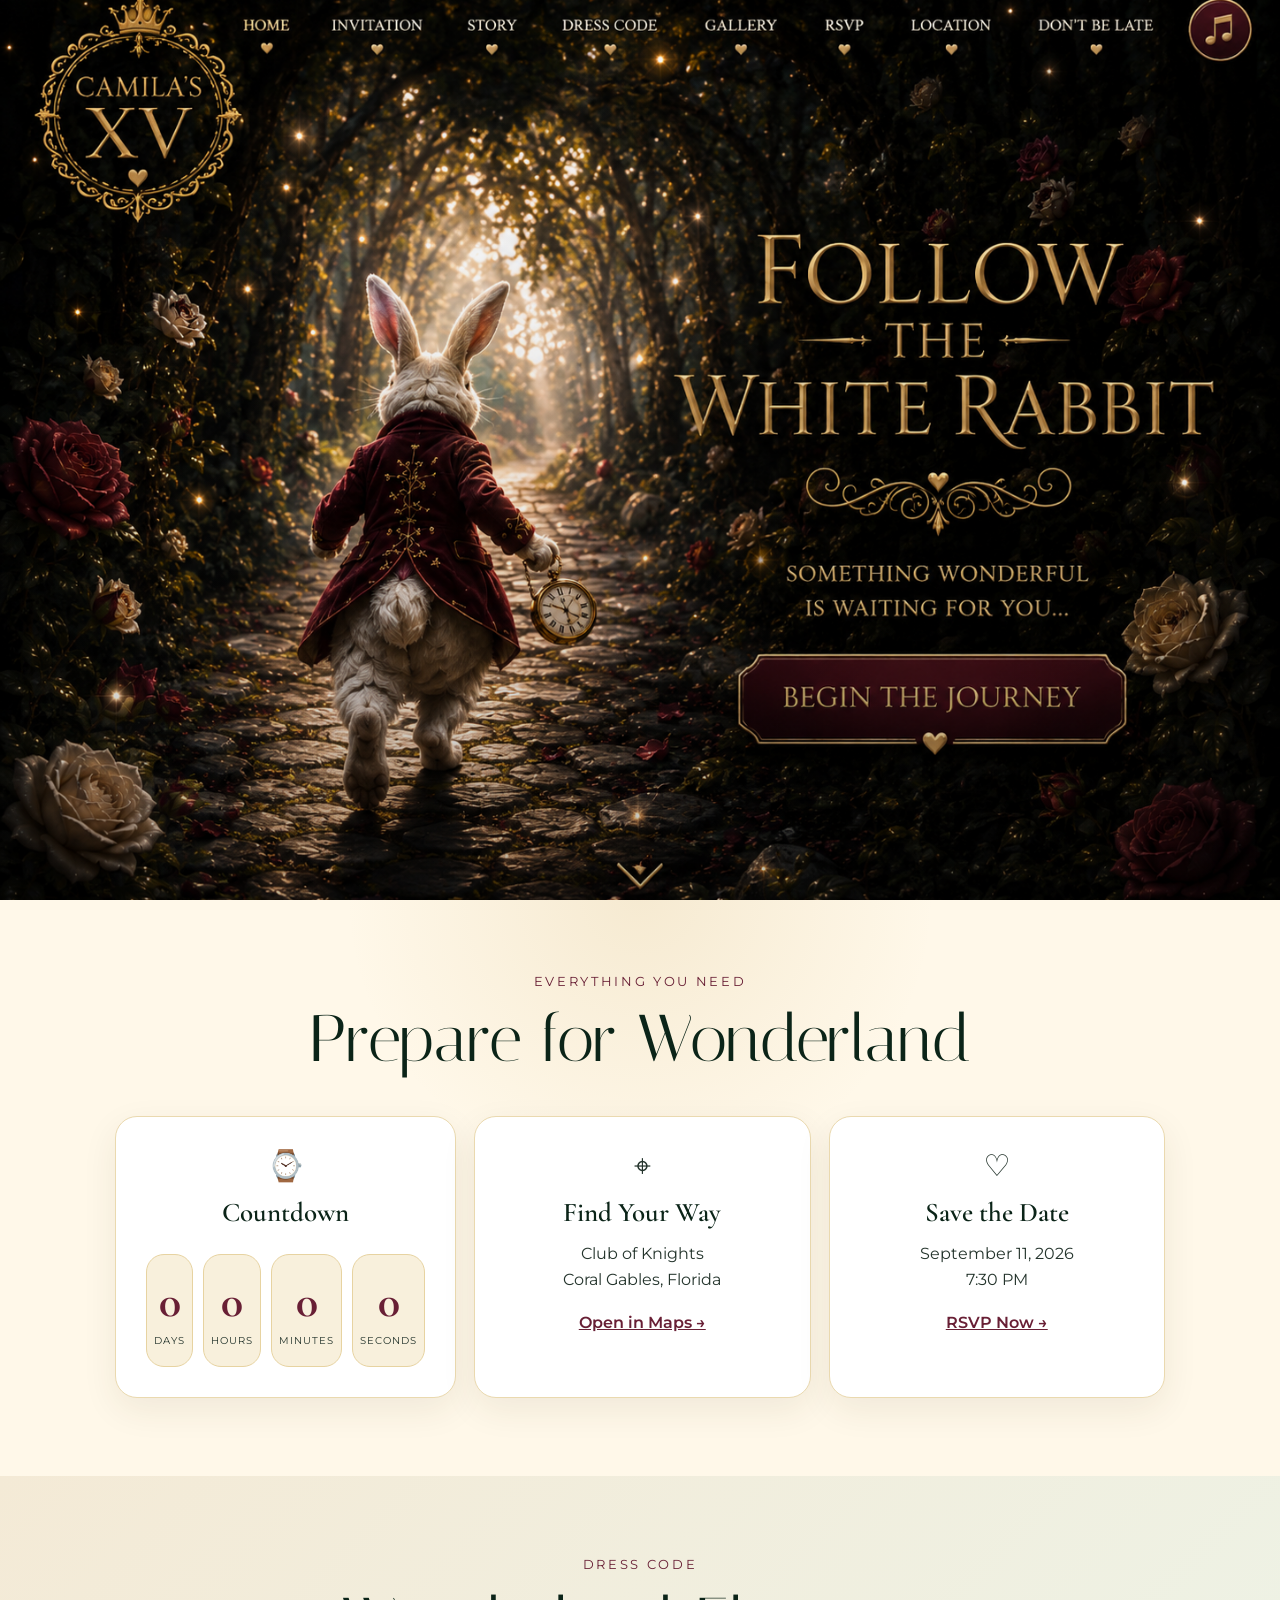
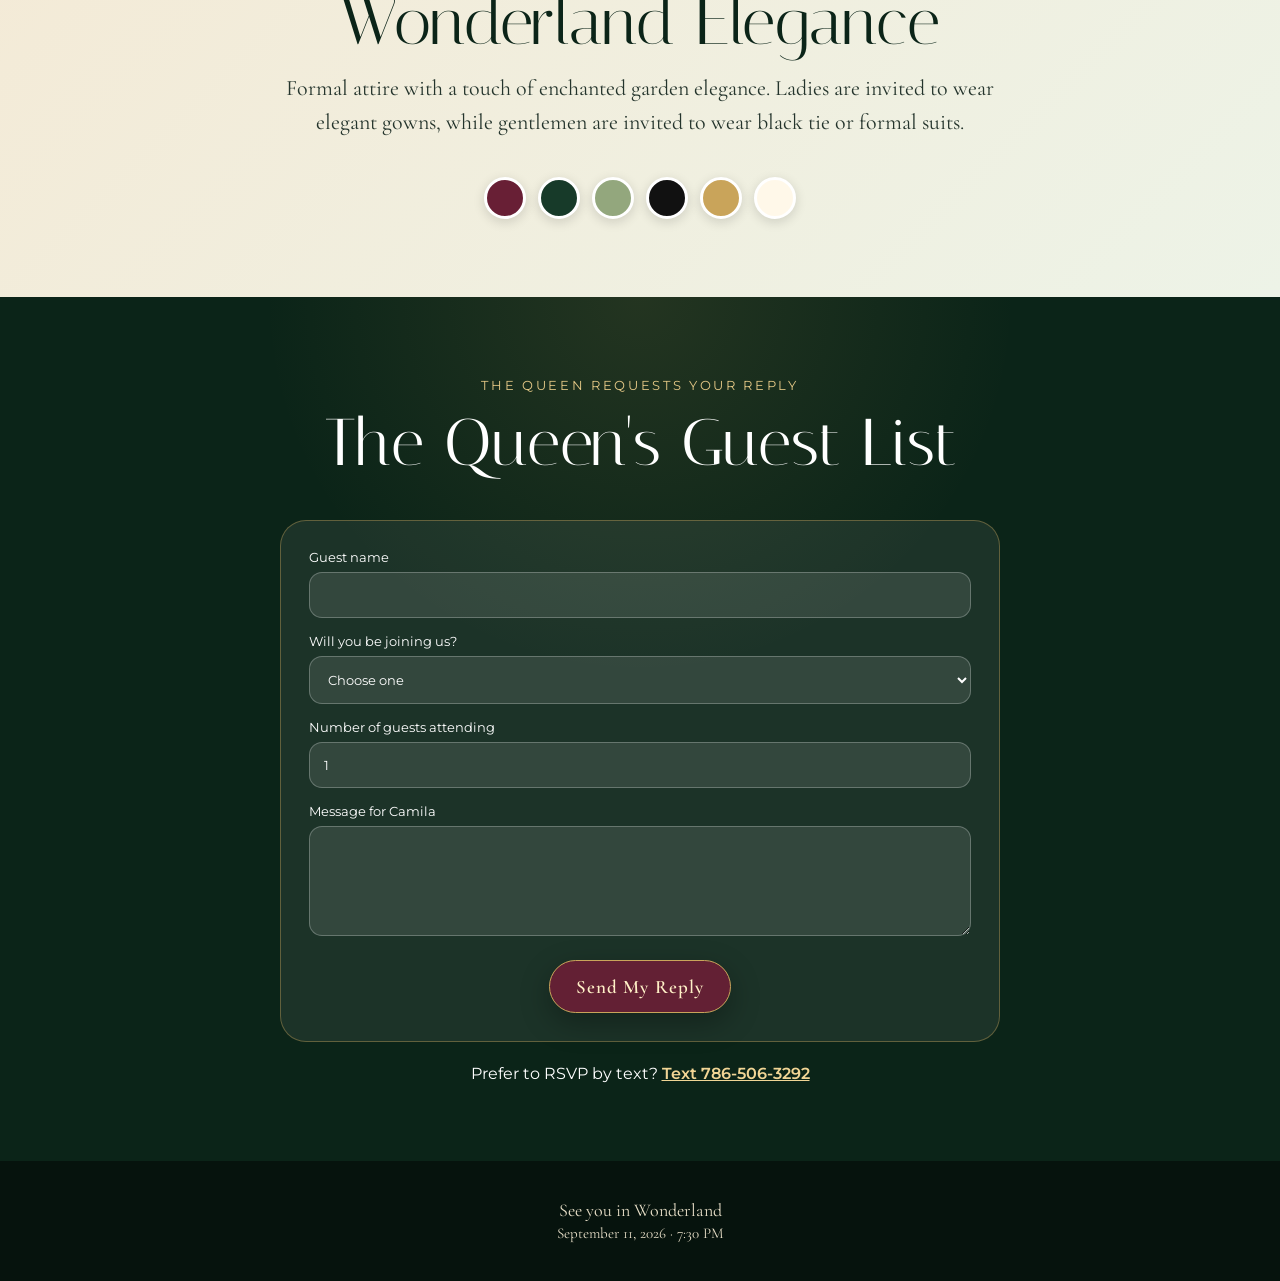
==== commit ed6b14c5: "Update index.html Replace website with complete Wonderland design" ====
--- a/index.html
+++ b/index.html
@@ -1,194 +1,916 @@
 <!doctype html>
 <html lang="en">
 <head>
-<meta charset="utf-8">
-<meta name="viewport" content="width=device-width,initial-scale=1,viewport-fit=cover">
-<meta name="theme-color" content="#0b2418">
-<title>Camila's Wonderland</title>
-<meta name="description" content="Camila's fifteenth birthday celebration — September 11, 2026 at 7:30 PM.">
-<link rel="preconnect" href="https://fonts.googleapis.com">
-<link rel="preconnect" href="https://fonts.gstatic.com" crossorigin>
-<link href="https://fonts.googleapis.com/css2?family=Cormorant+Garamond:wght@500;600;700&family=Italiana&family=Montserrat:wght@400;500;600&display=swap" rel="stylesheet">
-<style>
-:root{--forest:#0b2418;--forest2:#173a29;--wine:#681f35;--gold:#c9a45a;--ivory:#fff8e9;--ink:#24342c;--sage:#93a77d;--lav:#aa96ba;--blue:#b8d2e4}
-*{box-sizing:border-box}html{scroll-behavior:smooth}body{margin:0;background:var(--ivory);color:var(--ink);font-family:Montserrat,system-ui,sans-serif}body.locked{overflow:hidden}
-a{color:inherit}.serif{font-family:"Cormorant Garamond",serif}.display{font-family:Italiana,serif}
-#intro{position:fixed;inset:0;z-index:9999;background:#050b08;display:grid;place-items:center;overflow:hidden;transition:opacity 1s ease,visibility 1s ease}#intro.hide{opacity:0;visibility:hidden;pointer-events:none}
-#intro img{position:absolute;inset:0;width:100%;height:100%;object-fit:cover}#intro:after{content:"";position:absolute;inset:0;background:linear-gradient(180deg,rgba(0,0,0,.08),rgba(0,0,0,.52)),radial-gradient(circle at center,transparent 35%,rgba(0,0,0,.38))}
-.intro-copy{position:relative;z-index:2;text-align:center;color:#fff1c7;padding:24px;width:min(92%,650px);align-self:end;margin-bottom:max(7vh,45px);text-shadow:0 3px 18px #000}.intro-copy h1{font:400 clamp(38px,8vw,78px)/1.05 Italiana,serif;margin:0 0 8px}.intro-copy p{font:600 clamp(16px,3.3vw,24px)/1.3 "Cormorant Garamond",serif;letter-spacing:.18em;text-transform:uppercase;margin:0 0 20px}
-.btn{display:inline-flex;align-items:center;justify-content:center;border:1px solid var(--gold);border-radius:999px;padding:14px 26px;background:rgba(78,19,37,.84);color:#fff0c7;font:600 19px "Cormorant Garamond",serif;letter-spacing:.06em;text-decoration:none;box-shadow:0 10px 30px rgba(0,0,0,.3);cursor:pointer}.btn:active{transform:scale(.98)}
-header{position:sticky;top:0;z-index:20;background:rgba(11,36,24,.94);backdrop-filter:blur(12px);color:white;border-bottom:1px solid rgba(201,164,90,.35)}.nav{max-width:1100px;margin:auto;padding:15px 22px;display:flex;align-items:center;justify-content:space-between}.brand{font:400 24px Italiana,serif}.nav a{text-decoration:none;font-size:13px;margin-left:16px}
-.hero{min-height:82vh;display:grid;place-items:center;text-align:center;padding:90px 22px;background:radial-gradient(circle at 50% 15%,rgba(201,164,90,.22),transparent 30%),linear-gradient(145deg,var(--forest),#07140e 65%);color:white;position:relative;overflow:hidden}.hero:before{content:"♠   ♥   ♦   ♣";position:absolute;font-size:clamp(60px,16vw,170px);opacity:.035;letter-spacing:.18em;transform:rotate(-8deg)}.eyebrow{text-transform:uppercase;letter-spacing:.24em;color:#e4cc93;font-size:12px}.hero h2{font:400 clamp(54px,12vw,118px)/.9 Italiana,serif;margin:18px 0}.hero h3{font:600 clamp(25px,5vw,45px) "Cormorant Garamond",serif;color:#ecd89d;margin:0 0 20px}.hero p{max-width:650px;margin:0 auto 28px;font:500 20px/1.6 "Cormorant Garamond",serif}
-section{padding:78px 22px}.wrap{max-width:1050px;margin:auto}.section-title{text-align:center;margin-bottom:38px}.section-title small{letter-spacing:.2em;text-transform:uppercase;color:var(--wine)}.section-title h2{font:400 clamp(38px,7vw,66px) Italiana,serif;margin:10px 0;color:var(--forest)}
-.invite-card{max-width:760px;margin:auto;background:white;border:1px solid rgba(201,164,90,.55);border-radius:28px;padding:48px 28px;text-align:center;box-shadow:0 22px 60px rgba(60,49,30,.12)}.invite-card h3{font:400 clamp(45px,9vw,76px) Italiana,serif;color:var(--wine);margin:8px 0}.invite-card .fifteen{font:700 34px "Cormorant Garamond",serif;color:var(--forest)}
-.grid{display:grid;grid-template-columns:repeat(3,1fr);gap:18px}.card{background:white;border:1px solid #ead9af;border-radius:22px;padding:30px;text-align:center;box-shadow:0 12px 35px rgba(70,50,20,.08)}.card .icon{font-size:30px}.card h3{font:600 27px "Cormorant Garamond",serif;margin:12px 0}.card p{line-height:1.6;margin:0}
-.countdown{display:grid;grid-template-columns:repeat(4,1fr);gap:12px;max-width:680px;margin:25px auto 0}.countbox{background:#f8f0dc;border:1px solid #e7d3a1;border-radius:18px;padding:18px 8px}.countbox strong{display:block;font:700 clamp(28px,7vw,52px) "Cormorant Garamond",serif;color:var(--wine)}.countbox span{font-size:11px;letter-spacing:.12em;text-transform:uppercase}
-.dress{background:linear-gradient(135deg,#f4ead6,#edf3e7)}.palette{display:flex;justify-content:center;gap:12px;flex-wrap:wrap;margin-top:25px}.swatch{width:42px;height:42px;border-radius:50%;border:3px solid white;box-shadow:0 3px 12px #0002}
-.rsvp{background:var(--forest);color:white}.rsvp .section-title h2{color:white}.rsvp .section-title small{color:#e6c987}.form{max-width:720px;margin:auto;display:grid;gap:15px;background:rgba(255,255,255,.07);border:1px solid rgba(201,164,90,.4);border-radius:26px;padding:28px}.form label{font-size:13px}.form input,.form select,.form textarea{width:100%;margin-top:7px;border:1px solid rgba(255,255,255,.25);border-radius:13px;padding:14px;background:rgba(255,255,255,.1);color:white;font:inherit}.form select option{color:#111}.form textarea{min-height:110px}.form button{justify-self:center;margin-top:6px}.text-rsvp{text-align:center;margin-top:22px}.text-rsvp a{color:#f1d595;font-weight:600}
-footer{background:#07140e;color:#e8dfc8;text-align:center;padding:38px 20px;font-family:"Cormorant Garamond",serif;font-size:18px}
-@media(max-width:760px){.nav nav{display:none}.grid{grid-template-columns:1fr}.countdown{grid-template-columns:repeat(2,1fr)}section{padding:60px 18px}.invite-card{padding:38px 20px}.intro-copy{margin-bottom:9vh}}
-@media(prefers-reduced-motion:reduce){*{scroll-behavior:auto!important;transition:none!important}}
-#intro{
-    position:fixed;
-    inset:0;
-    width:100vw;
-    height:100svh;
-    overflow:hidden;
-    background:#050b08;
-    z-index:9999;
-}
-
-#openingImage {
-  position: absolute;
-  inset: 0;
-  width: 100%;
-  height: 100%;
-  object-fit: cover;
-  object-position: center;
-  background: #050b08;
-  z-index: 1;
-}
-
-#intro::after {
-  content: "";
-  position: absolute;
-  inset: 0;
-  z-index: 1;
-  pointer-events: none;
-  background: linear-gradient(
-    to bottom,
-    rgba(0, 0, 0, 0.05),
-    rgba(0, 0, 0, 0.15) 55%,
-    rgba(0, 0, 0, 0.65)
-  );
-}
-
-.intro-copy {
-  position: relative;
-  z-index: 2;
-}
-  .intro-small {
-  margin: 0 0 10px;
-  color: #fff4dc;
-  font-size: clamp(0.75rem, 1.5vw, 1rem);
-  letter-spacing: 0.18em;
-  text-transform: uppercase;
-}
-
-.intro-text {
-  margin: 12px 0 24px;
-  color: #fff4dc;
-  font-family: "Cormorant Garamond", serif;
-  font-size: clamp(1rem, 2vw, 1.3rem);
-  font-style: italic;
-  letter-spacing: 0;
-  text-transform: none;
-}
-
-@keyframes invitationGlow {
-  0%, 100% {
-    box-shadow:
-      0 0 8px rgba(212, 175, 55, 0.4),
-      0 0 18px rgba(212, 175, 55, 0.18);
-    transform: scale(1);
-  }
-
-  50% {
-    box-shadow:
-      0 0 18px rgba(255, 220, 130, 0.95),
-      0 0 38px rgba(212, 175, 55, 0.55);
-    transform: scale(1.03);
-  }
-}
-
-#enterBtn {
-  animation: invitationGlow 2.8s ease-in-out infinite;
-}
-  .intro-copy {
-  position: absolute;
-  inset: 0;
-  z-index: 3;
-  pointer-events: none;
-}
-
-
-.skip-intro {
-  position: absolute;
-  left: 82%;
-  top: 84%;
-  transform: translate(-50%, -50%);
-  width: 250px;
-  height: 72px;
-  border: none;
-  background: transparent;
-  color: transparent;
-  cursor: pointer;
-  pointer-events: auto;
-  z-index: 4;
-}
-</style>
+  <meta charset="utf-8">
+
+  <meta
+    name="viewport"
+    content="width=device-width, initial-scale=1, viewport-fit=cover"
+  >
+
+  <meta name="theme-color" content="#0b2418">
+
+  <title>Camila's Wonderland</title>
+
+  <meta
+    name="description"
+    content="Camila's fifteenth birthday celebration — September 11, 2026 at 7:30 PM."
+  >
+
+  <link rel="preconnect" href="https://fonts.googleapis.com">
+  <link rel="preconnect" href="https://fonts.gstatic.com" crossorigin>
+
+  <link
+    href="https://fonts.googleapis.com/css2?family=Cormorant+Garamond:wght@500;600;700&family=Italiana&family=Montserrat:wght@400;500;600&display=swap"
+    rel="stylesheet"
+  >
+
+  <style>
+    :root {
+      --forest: #0b2418;
+      --forest-dark: #06130d;
+      --wine: #681f35;
+      --gold: #c9a45a;
+      --ivory: #fff8e9;
+      --ink: #24342c;
+      --sage: #93a77d;
+      --lavender: #aa96ba;
+      --blue: #b8d2e4;
+    }
+
+    * {
+      box-sizing: border-box;
+    }
+
+    html {
+      scroll-behavior: smooth;
+    }
+
+    body {
+      margin: 0;
+      background: var(--ivory);
+      color: var(--ink);
+      font-family: "Montserrat", system-ui, sans-serif;
+    }
+
+    body.locked {
+      overflow: hidden;
+    }
+
+    a {
+      color: inherit;
+    }
+
+    .serif {
+      font-family: "Cormorant Garamond", serif;
+    }
+
+    .display {
+      font-family: "Italiana", serif;
+    }
+
+    /* =========================
+       OPENING SCREEN
+    ========================= */
+
+    #intro {
+      position: fixed;
+      inset: 0;
+      width: 100vw;
+      height: 100svh;
+      overflow: hidden;
+      background: #050b08;
+      z-index: 9999;
+      transition:
+        opacity 1s ease,
+        visibility 1s ease;
+    }
+
+    #intro.hide {
+      opacity: 0;
+      visibility: hidden;
+      pointer-events: none;
+    }
+
+    #openingImage {
+      position: absolute;
+      inset: 0;
+      width: 100%;
+      height: 100%;
+      object-fit: cover;
+      object-position: center;
+      background: #050b08;
+      z-index: 1;
+    }
+
+    #intro::after {
+      content: "";
+      position: absolute;
+      inset: 0;
+      z-index: 2;
+      pointer-events: none;
+      background:
+        linear-gradient(
+          to bottom,
+          rgba(0, 0, 0, 0.02),
+          rgba(0, 0, 0, 0.08) 58%,
+          rgba(0, 0, 0, 0.25)
+        );
+    }
+
+    .intro-copy {
+      position: absolute;
+      inset: 0;
+      z-index: 3;
+      pointer-events: none;
+    }
+
+    /*
+      This invisible button sits over the
+      "Begin the Journey" button printed in the artwork.
+    */
+
+    .opening-click-area {
+      position: absolute;
+      left: 82%;
+      top: 84%;
+      transform: translate(-50%, -50%);
+      width: min(250px, 25vw);
+      height: 72px;
+      border: none;
+      background: transparent;
+      color: transparent;
+      cursor: pointer;
+      pointer-events: auto;
+      z-index: 4;
+    }
+
+    /* =========================
+       NAVIGATION
+    ========================= */
+
+    header {
+      position: sticky;
+      top: 0;
+      z-index: 20;
+      background: rgba(11, 36, 24, 0.94);
+      backdrop-filter: blur(12px);
+      color: white;
+      border-bottom: 1px solid rgba(201, 164, 90, 0.35);
+    }
+
+    .nav {
+      max-width: 1100px;
+      margin: auto;
+      padding: 15px 22px;
+      display: flex;
+      align-items: center;
+      justify-content: space-between;
+    }
+
+    .brand {
+      font-family: "Italiana", serif;
+      font-size: 24px;
+    }
+
+    .nav nav {
+      display: flex;
+      align-items: center;
+    }
+
+    .nav a {
+      margin-left: 18px;
+      color: white;
+      text-decoration: none;
+      font-size: 13px;
+      letter-spacing: 0.04em;
+    }
+
+    .nav a:hover {
+      color: #efd99d;
+    }
+
+    /* =========================
+       INVITATION ARTWORK
+    ========================= */
+
+    .invitation-cover {
+      position: relative;
+      width: 100%;
+      height: calc(100svh - 66px);
+      min-height: 650px;
+      overflow: hidden;
+      background: #050b08;
+    }
+
+    .invitation-cover img {
+      position: absolute;
+      inset: 0;
+      width: 100%;
+      height: 100%;
+      object-fit: cover;
+      object-position: center;
+    }
+
+    /*
+      Invisible link over the
+      "Accept the Invitation" button in the artwork.
+    */
+
+    .accept-invitation-link {
+      position: absolute;
+      left: 51%;
+      top: 83%;
+      transform: translate(-50%, -50%);
+      width: min(31vw, 430px);
+      height: 82px;
+      z-index: 4;
+      color: transparent;
+      background: transparent;
+      text-decoration: none;
+      cursor: pointer;
+    }
+
+    /* =========================
+       GENERAL SECTIONS
+    ========================= */
+
+    section {
+      padding: 78px 22px;
+    }
+
+    .wrap {
+      width: 100%;
+      max-width: 1050px;
+      margin: auto;
+    }
+
+    .section-title {
+      margin-bottom: 38px;
+      text-align: center;
+    }
+
+    .section-title small {
+      color: var(--wine);
+      letter-spacing: 0.2em;
+      text-transform: uppercase;
+    }
+
+    .section-title h2 {
+      margin: 10px 0;
+      color: var(--forest);
+      font-family: "Italiana", serif;
+      font-size: clamp(38px, 7vw, 66px);
+      font-weight: 400;
+    }
+
+    /* =========================
+       DETAILS
+    ========================= */
+
+    .details-section {
+      background:
+        radial-gradient(
+          circle at 50% 0%,
+          rgba(201, 164, 90, 0.17),
+          transparent 34%
+        ),
+        var(--ivory);
+    }
+
+    .grid {
+      display: grid;
+      grid-template-columns: repeat(3, 1fr);
+      gap: 18px;
+    }
+
+    .card {
+      padding: 30px;
+      background: white;
+      border: 1px solid #ead9af;
+      border-radius: 22px;
+      text-align: center;
+      box-shadow: 0 12px 35px rgba(70, 50, 20, 0.08);
+    }
+
+    .card .icon {
+      font-size: 30px;
+    }
+
+    .card h3 {
+      margin: 12px 0;
+      color: var(--forest);
+      font-family: "Cormorant Garamond", serif;
+      font-size: 27px;
+      font-weight: 600;
+    }
+
+    .card p {
+      margin: 0;
+      line-height: 1.6;
+    }
+
+    .card a {
+      color: var(--wine);
+      font-weight: 600;
+    }
+
+    /* =========================
+       COUNTDOWN
+    ========================= */
+
+    .countdown {
+      display: grid;
+      grid-template-columns: repeat(4, 1fr);
+      gap: 10px;
+      margin: 25px auto 0;
+    }
+
+    .countbox {
+      padding: 18px 7px;
+      background: #f8f0dc;
+      border: 1px solid #e7d3a1;
+      border-radius: 18px;
+    }
+
+    .countbox strong {
+      display: block;
+      color: var(--wine);
+      font-family: "Cormorant Garamond", serif;
+      font-size: clamp(26px, 5vw, 46px);
+      font-weight: 700;
+    }
+
+    .countbox span {
+      font-size: 10px;
+      letter-spacing: 0.1em;
+      text-transform: uppercase;
+    }
+
+    /* =========================
+       DRESS CODE
+    ========================= */
+
+    .dress {
+      background:
+        linear-gradient(
+          135deg,
+          #f4ead6,
+          #edf3e7
+        );
+    }
+
+    .dress-description {
+      max-width: 720px;
+      margin: auto;
+      font-family: "Cormorant Garamond", serif;
+      font-size: 22px;
+      line-height: 1.55;
+    }
+
+    .palette {
+      display: flex;
+      flex-wrap: wrap;
+      justify-content: center;
+      gap: 12px;
+      margin-top: 25px;
+    }
+
+    .swatch {
+      width: 42px;
+      height: 42px;
+      border: 3px solid white;
+      border-radius: 50%;
+      box-shadow: 0 3px 12px rgba(0, 0, 0, 0.14);
+    }
+
+    /* =========================
+       RSVP
+    ========================= */
+
+    .rsvp {
+      background:
+        radial-gradient(
+          circle at 50% 0%,
+          rgba(201, 164, 90, 0.13),
+          transparent 35%
+        ),
+        var(--forest);
+      color: white;
+    }
+
+    .rsvp .section-title h2 {
+      color: white;
+    }
+
+    .rsvp .section-title small {
+      color: #e6c987;
+    }
+
+    .form {
+      max-width: 720px;
+      margin: auto;
+      padding: 28px;
+      display: grid;
+      gap: 15px;
+      background: rgba(255, 255, 255, 0.07);
+      border: 1px solid rgba(201, 164, 90, 0.4);
+      border-radius: 26px;
+    }
+
+    .form label {
+      font-size: 13px;
+    }
+
+    .form input,
+    .form select,
+    .form textarea {
+      width: 100%;
+      margin-top: 7px;
+      padding: 14px;
+      background: rgba(255, 255, 255, 0.1);
+      color: white;
+      border: 1px solid rgba(255, 255, 255, 0.25);
+      border-radius: 13px;
+      font: inherit;
+    }
+
+    .form select option {
+      color: #111;
+    }
+
+    .form textarea {
+      min-height: 110px;
+      resize: vertical;
+    }
+
+    .btn {
+      display: inline-flex;
+      align-items: center;
+      justify-content: center;
+      padding: 14px 26px;
+      background: rgba(104, 31, 53, 0.95);
+      color: #fff0c7;
+      border: 1px solid var(--gold);
+      border-radius: 999px;
+      box-shadow: 0 10px 30px rgba(0, 0, 0, 0.3);
+      font-family: "Cormorant Garamond", serif;
+      font-size: 19px;
+      font-weight: 600;
+      letter-spacing: 0.06em;
+      text-decoration: none;
+      cursor: pointer;
+    }
+
+    .btn:active {
+      transform: scale(0.98);
+    }
+
+    .form button {
+      justify-self: center;
+      margin-top: 6px;
+    }
+
+    .text-rsvp {
+      margin-top: 22px;
+      text-align: center;
+    }
+
+    .text-rsvp a {
+      color: #f1d595;
+      font-weight: 600;
+    }
+
+    /* =========================
+       FOOTER
+    ========================= */
+
+    footer {
+      padding: 38px 20px;
+      background: var(--forest-dark);
+      color: #e8dfc8;
+      text-align: center;
+      font-family: "Cormorant Garamond", serif;
+      font-size: 18px;
+    }
+
+    /* =========================
+       MOBILE
+    ========================= */
+
+    @media (max-width: 760px) {
+      .nav nav {
+        display: none;
+      }
+
+      .brand {
+        font-size: 21px;
+      }
+
+      .grid {
+        grid-template-columns: 1fr;
+      }
+
+      .countdown {
+        grid-template-columns: repeat(2, 1fr);
+      }
+
+      section {
+        padding: 60px 18px;
+      }
+
+      .opening-click-area {
+        left: 78%;
+        top: 85%;
+        width: 160px;
+        height: 58px;
+      }
+
+      .invitation-cover {
+        height: calc(100svh - 58px);
+        min-height: 560px;
+      }
+
+      .invitation-cover img {
+        object-position: center;
+      }
+
+      .accept-invitation-link {
+        left: 51%;
+        top: 83%;
+        width: 64vw;
+        height: 68px;
+      }
+    }
+
+    @media (prefers-reduced-motion: reduce) {
+      * {
+        scroll-behavior: auto !important;
+        transition: none !important;
+      }
+    }
+  </style>
 </head>
+
 <body class="locked">
-<div id="intro" aria-label="Camila's Wonderland opening">
-<img
-  id="openingImage"
-  src="opening-wonderland-final.PNG"
-  alt="Camila's journey into Wonderland begins"
->
- <div class="intro-copy">
-  <button class="skip-intro" id="enterBtn" type="button">
-  Begin the Journey
-</button>
-</div>
-</div>
-<header><div class="nav"><div class="brand">Camila's Wonderland</div><nav><a href="#invitation">Invitation</a><a href="#details">Details</a><a href="#dress">Dress Code</a><a href="#rsvp">RSVP</a></nav></div></header>
-<main>
-<section class="hero"><div><div class="eyebrow">Don't be late for</div><h2>A Very Important Date</h2><h3>Camila's Fifteenth Birthday</h3><p>The White Rabbit has led you here. Step into an enchanted evening where time pauses at half past seven.</p><a class="btn" href="#invitation">Continue the Story</a></div></section>
-<section id="invitation"><div class="wrap"><div class="invite-card"><div class="eyebrow" style="color:#681f35">You are invited to celebrate</div><h3>Camila's</h3><div class="fifteen">15th Birthday</div><p class="serif" style="font-size:22px">An Enchanted Wonderland Celebration</p><hr style="border:0;border-top:1px solid #dec58a;margin:28px auto;width:70%"><p><strong>September 11, 2026</strong><br>7:30 PM<br><br><strong>Club of Knights</strong><br>Coral Gables, Florida</p><a class="btn" href="#rsvp" style="margin-top:18px">Join the Queen's Guest List</a></div></div></section>
-<section id="details"><div class="wrap"><div class="section-title"><small>Everything you need</small><h2>Prepare for Wonderland</h2></div><div class="grid"><div class="card"><div class="icon">⌚</div><h3>Countdown</h3><div class="countdown"><div class="countbox"><strong id="days">--</strong><span>Days</span></div><div class="countbox"><strong id="hours">--</strong><span>Hours</span></div><div class="countbox"><strong id="minutes">--</strong><span>Minutes</span></div><div class="countbox"><strong id="seconds">--</strong><span>Seconds</span></div></div></div><div class="card"><div class="icon">⌖</div><h3>Find Your Way</h3><p>Club of Knights<br>Coral Gables, Florida</p><p style="margin-top:18px"><a href="https://www.google.com/maps/search/?api=1&query=Club+of+Knights+Coral+Gables+Florida" target="_blank" rel="noopener">Open in Maps →</a></p></div><div class="card"><div class="icon">♡</div><h3>Save the Date</h3><p>September 11, 2026<br>7:30 PM</p><p style="margin-top:18px"><a href="#rsvp">RSVP Now →</a></p></div></div></div></section>
-<section id="dress" class="dress"><div class="wrap"><div class="section-title"><small>Dress Code</small><h2>Wonderland Elegance</h2><p class="serif" style="font-size:22px;max-width:720px;margin:auto">Semi-formal or formal attire with a touch of enchanted garden elegance.</p></div><div class="palette" aria-label="Suggested colors"><span class="swatch" style="background:#681f35"></span><span class="swatch" style="background:#8b4055"></span><span class="swatch" style="background:#173a29"></span><span class="swatch" style="background:#93a77d"></span><span class="swatch" style="background:#aa96ba"></span><span class="swatch" style="background:#b8d2e4"></span><span class="swatch" style="background:#c9a45a"></span><span class="swatch" style="background:#fff8e9"></span></div></div></section>
-<section id="rsvp" class="rsvp"><div class="wrap"><div class="section-title"><small>The Queen requests your reply</small><h2>The Queen's Guest List</h2></div><form class="form" name="rsvp" method="POST" data-netlify="true" action="thank-you.html"><input type="hidden" name="form-name" value="rsvp"><label>Guest name<input name="guest-name" required></label><label>Will you be joining us?<select name="attendance" required><option value="">Choose one</option><option>Delightfully accepts — I'll be there!</option><option>Regretfully declines — Sending love from afar.</option></select></label><label>Number of guests attending<input name="guest-count" type="number" min="0" max="10" value="1"></label><label>Message for Camila<textarea name="message"></textarea></label><button class="btn" type="submit">Send My Reply</button></form><div class="text-rsvp">Prefer to RSVP by text? <a href="sms:+17865063292">Text 786-506-3292</a></div></div></section>
-</main>
-<footer>See you in Wonderland<br><small>September 11, 2026 · 7:30 PM</small></footer>
-<script>
-(function () {
-const intro = document.getElementById("intro");
-const enterButton = document.getElementById("enterBtn");
-
-function enterWonderland() {
-  intro.classList.add("hide");
-  document.body.classList.remove("locked");
-
-  setTimeout(function () {
-    intro.remove();
-  }, 1000);
-
-  window.scrollTo(0, 0);
-}
-
-enterButton.addEventListener("click", enterWonderland);  
-
-  const target = new Date("2026-09-11T19:30:00-04:00").getTime();
-
-  function tick() {
-    const remaining = Math.max(0, target - Date.now());
-
-    document.getElementById("days").textContent =
-      Math.floor(remaining / 86400000);
-
-    document.getElementById("hours").textContent =
-      Math.floor((remaining % 86400000) / 3600000);
-
-    document.getElementById("minutes").textContent =
-      Math.floor((remaining % 3600000) / 60000);
-
-    document.getElementById("seconds").textContent =
-      Math.floor((remaining % 60000) / 1000);
-  }
-
-  tick();
-  setInterval(tick, 1000);
-})();
-</script>
+
+  <!-- OPENING SCREEN -->
+
+  <div
+    id="intro"
+    aria-label="Camila's Wonderland opening"
+  >
+    <img
+      id="openingImage"
+      src="opening-wonderland.PNG"
+      alt="Follow the White Rabbit into Camila's Wonderland"
+    >
+
+    <div class="intro-copy">
+      <button
+        class="opening-click-area"
+        id="enterBtn"
+        type="button"
+        aria-label="Begin the journey"
+      >
+        Begin the Journey
+      </button>
+    </div>
+  </div>
+
+  <!-- NAVIGATION -->
+
+  <header>
+    <div class="nav">
+      <div class="brand">Camila's Wonderland</div>
+
+      <nav aria-label="Main navigation">
+        <a href="#invitation">Invitation</a>
+        <a href="#details">Details</a>
+        <a href="#dress">Dress Code</a>
+        <a href="#rsvp">RSVP</a>
+      </nav>
+    </div>
+  </header>
+
+  <main>
+
+    <!-- INVITATION ARTWORK -->
+
+    <section
+      id="invitation"
+      class="invitation-cover"
+      aria-label="Camila's fifteenth birthday invitation"
+    >
+      <img
+        src="invitation-page.png"
+        alt="A very important invitation to Camila's fifteenth birthday"
+      >
+
+      <a
+        class="accept-invitation-link"
+        href="#details"
+        aria-label="Accept the invitation"
+      >
+        Accept the Invitation
+      </a>
+    </section>
+
+    <!-- DETAILS -->
+
+    <section id="details" class="details-section">
+      <div class="wrap">
+
+        <div class="section-title">
+          <small>Everything you need</small>
+          <h2>Prepare for Wonderland</h2>
+        </div>
+
+        <div class="grid">
+
+          <div class="card">
+            <div class="icon">⌚</div>
+            <h3>Countdown</h3>
+
+            <div class="countdown">
+              <div class="countbox">
+                <strong id="days">--</strong>
+                <span>Days</span>
+              </div>
+
+              <div class="countbox">
+                <strong id="hours">--</strong>
+                <span>Hours</span>
+              </div>
+
+              <div class="countbox">
+                <strong id="minutes">--</strong>
+                <span>Minutes</span>
+              </div>
+
+              <div class="countbox">
+                <strong id="seconds">--</strong>
+                <span>Seconds</span>
+              </div>
+            </div>
+          </div>
+
+          <div class="card">
+            <div class="icon">⌖</div>
+            <h3>Find Your Way</h3>
+
+            <p>
+              Club of Knights<br>
+              Coral Gables, Florida
+            </p>
+
+            <p style="margin-top:18px">
+              <a
+                href="https://www.google.com/maps/search/?api=1&query=Club+of+Knights+Coral+Gables+Florida"
+                target="_blank"
+                rel="noopener"
+              >
+                Open in Maps →
+              </a>
+            </p>
+          </div>
+
+          <div class="card">
+            <div class="icon">♡</div>
+            <h3>Save the Date</h3>
+
+            <p>
+              September 11, 2026<br>
+              7:30 PM
+            </p>
+
+            <p style="margin-top:18px">
+              <a href="#rsvp">
+                RSVP Now →
+              </a>
+            </p>
+          </div>
+
+        </div>
+      </div>
+    </section>
+
+    <!-- DRESS CODE -->
+
+    <section id="dress" class="dress">
+      <div class="wrap">
+
+        <div class="section-title">
+          <small>Dress Code</small>
+          <h2>Wonderland Elegance</h2>
+
+          <p class="dress-description">
+            Formal attire with a touch of enchanted garden elegance.
+            Ladies are invited to wear elegant gowns, while gentlemen
+            are invited to wear black tie or formal suits.
+          </p>
+        </div>
+
+        <div
+          class="palette"
+          aria-label="Suggested Wonderland colors"
+        >
+          <span
+            class="swatch"
+            style="background:#681f35"
+            title="Burgundy"
+          ></span>
+
+          <span
+            class="swatch"
+            style="background:#173a29"
+            title="Forest green"
+          ></span>
+
+          <span
+            class="swatch"
+            style="background:#93a77d"
+            title="Sage"
+          ></span>
+
+          <span
+            class="swatch"
+            style="background:#111111"
+            title="Black"
+          ></span>
+
+          <span
+            class="swatch"
+            style="background:#c9a45a"
+            title="Gold"
+          ></span>
+
+          <span
+            class="swatch"
+            style="background:#fff8e9"
+            title="Ivory"
+          ></span>
+        </div>
+
+      </div>
+    </section>
+
+    <!-- RSVP -->
+
+    <section id="rsvp" class="rsvp">
+      <div class="wrap">
+
+        <div class="section-title">
+          <small>The Queen requests your reply</small>
+          <h2>The Queen's Guest List</h2>
+        </div>
+
+        <form
+          class="form"
+          name="rsvp"
+          method="POST"
+          data-netlify="true"
+          action="thank-you.html"
+        >
+          <input
+            type="hidden"
+            name="form-name"
+            value="rsvp"
+          >
+
+          <label>
+            Guest name
+
+            <input
+              name="guest-name"
+              autocomplete="name"
+              required
+            >
+          </label>
+
+          <label>
+            Will you be joining us?
+
+            <select
+              name="attendance"
+              required
+            >
+              <option value="">
+                Choose one
+              </option>
+
+              <option>
+                Delightfully accepts — I'll be there!
+              </option>
+
+              <option>
+                Regretfully declines — Sending love from afar.
+              </option>
+            </select>
+          </label>
+
+          <label>
+            Number of guests attending
+
+            <input
+              name="guest-count"
+              type="number"
+              min="0"
+              max="10"
+              value="1"
+            >
+          </label>
+
+          <label>
+            Message for Camila
+
+            <textarea name="message"></textarea>
+          </label>
+
+          <button
+            class="btn"
+            type="submit"
+          >
+            Send My Reply
+          </button>
+        </form>
+
+        <div class="text-rsvp">
+          Prefer to RSVP by text?
+
+          <a href="sms:+17865063292">
+            Text 786-506-3292
+          </a>
+        </div>
+
+      </div>
+    </section>
+
+  </main>
+
+  <footer>
+    See you in Wonderland
+    <br>
+
+    <small>
+      September 11, 2026 · 7:30 PM
+    </small>
+  </footer>
+
+  <script>
+    (function () {
+      const intro = document.getElementById("intro");
+      const enterButton = document.getElementById("enterBtn");
+
+      function enterWonderland() {
+        intro.classList.add("hide");
+        document.body.classList.remove("locked");
+
+        window.setTimeout(function () {
+          intro.remove();
+        }, 1000);
+
+        window.scrollTo(0, 0);
+      }
+
+      enterButton.addEventListener(
+        "click",
+        enterWonderland
+      );
+
+      const target = new Date(
+        "2026-09-11T19:30:00-04:00"
+      ).getTime();
+
+      function tick() {
+        const remaining = Math.max(
+          0,
+          target - Date.now()
+        );
+
+        document.getElementById("days").textContent =
+          Math.floor(remaining / 86400000);
+
+        document.getElementById("hours").textContent =
+          Math.floor(
+            (remaining % 86400000) / 3600000
+          );
+
+        document.getElementById("minutes").textContent =
+          Math.floor(
+            (remaining % 3600000) / 60000
+          );
+
+        document.getElementById("seconds").textContent =
+          Math.floor(
+            (remaining % 60000) / 1000
+          );
+      }
+
+      tick();
+      window.setInterval(tick, 1000);
+    })();
+  </script>
+
 </body>
 </html>
